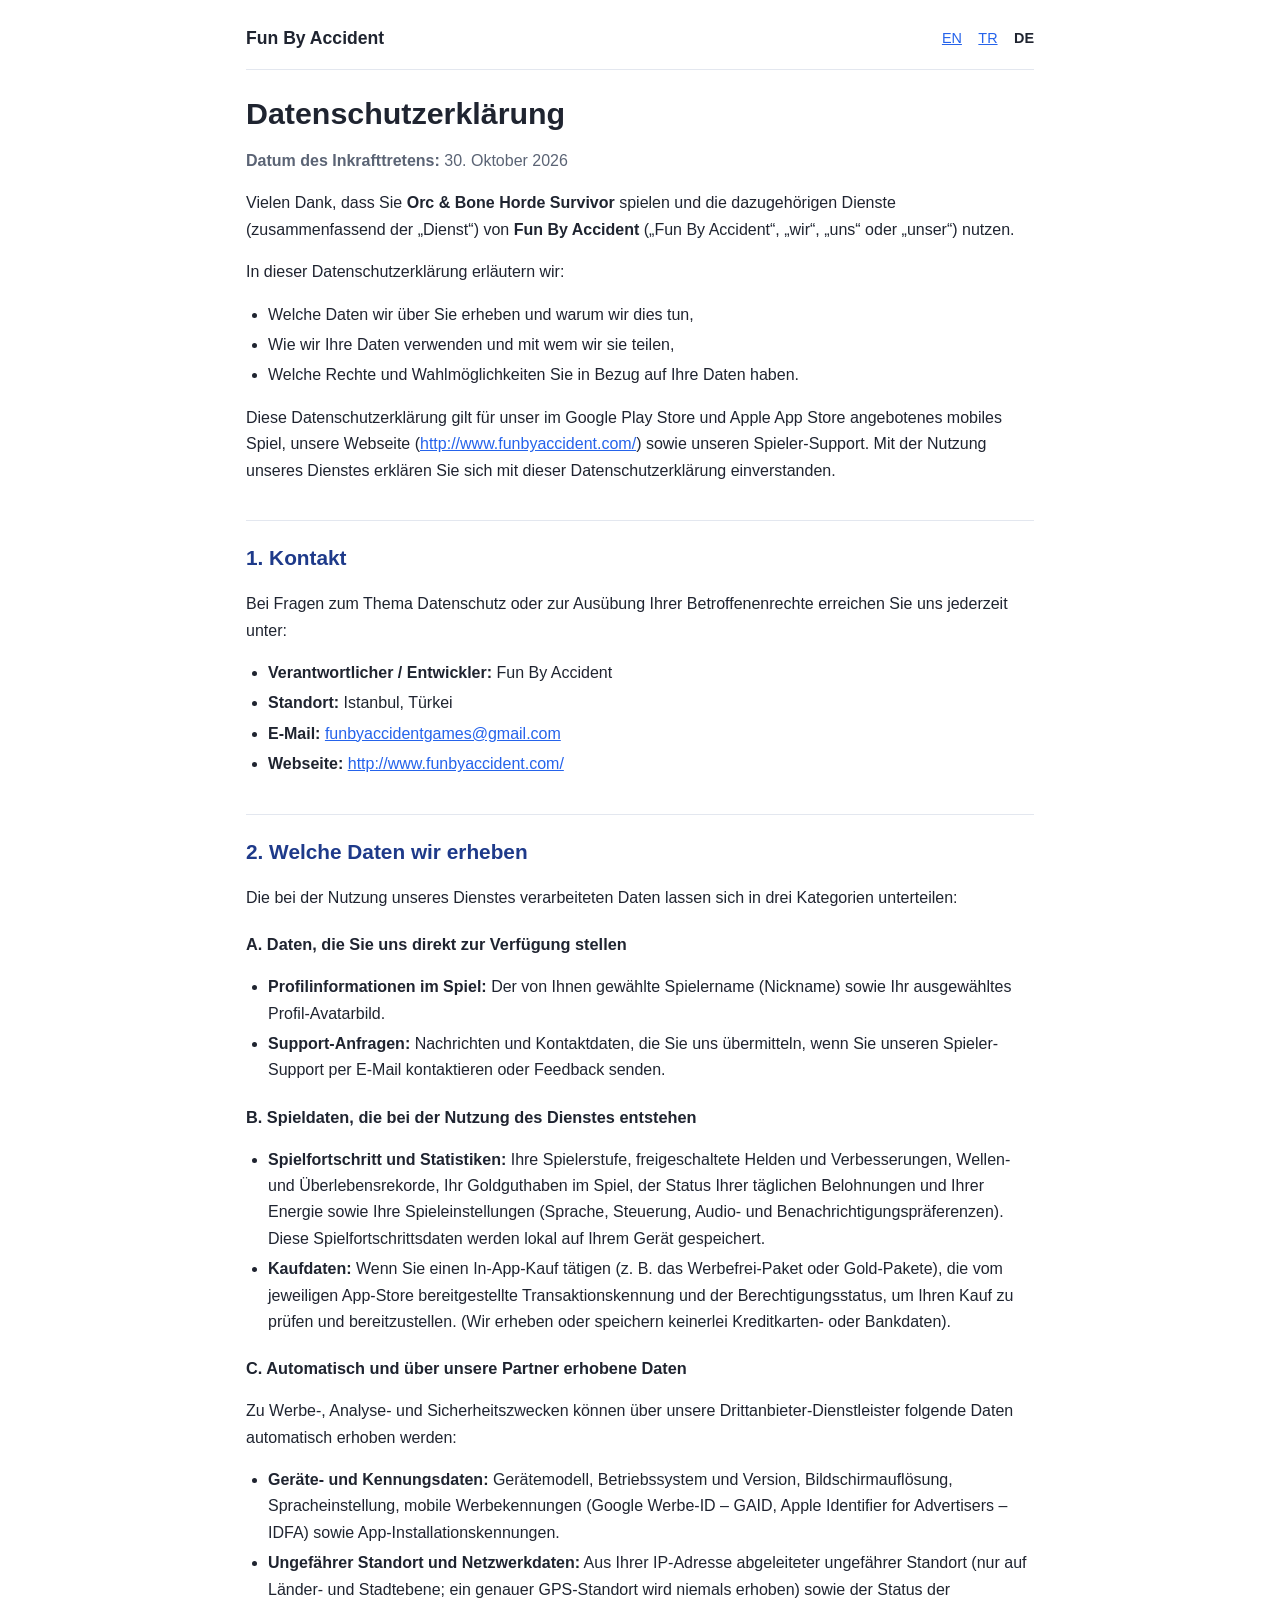
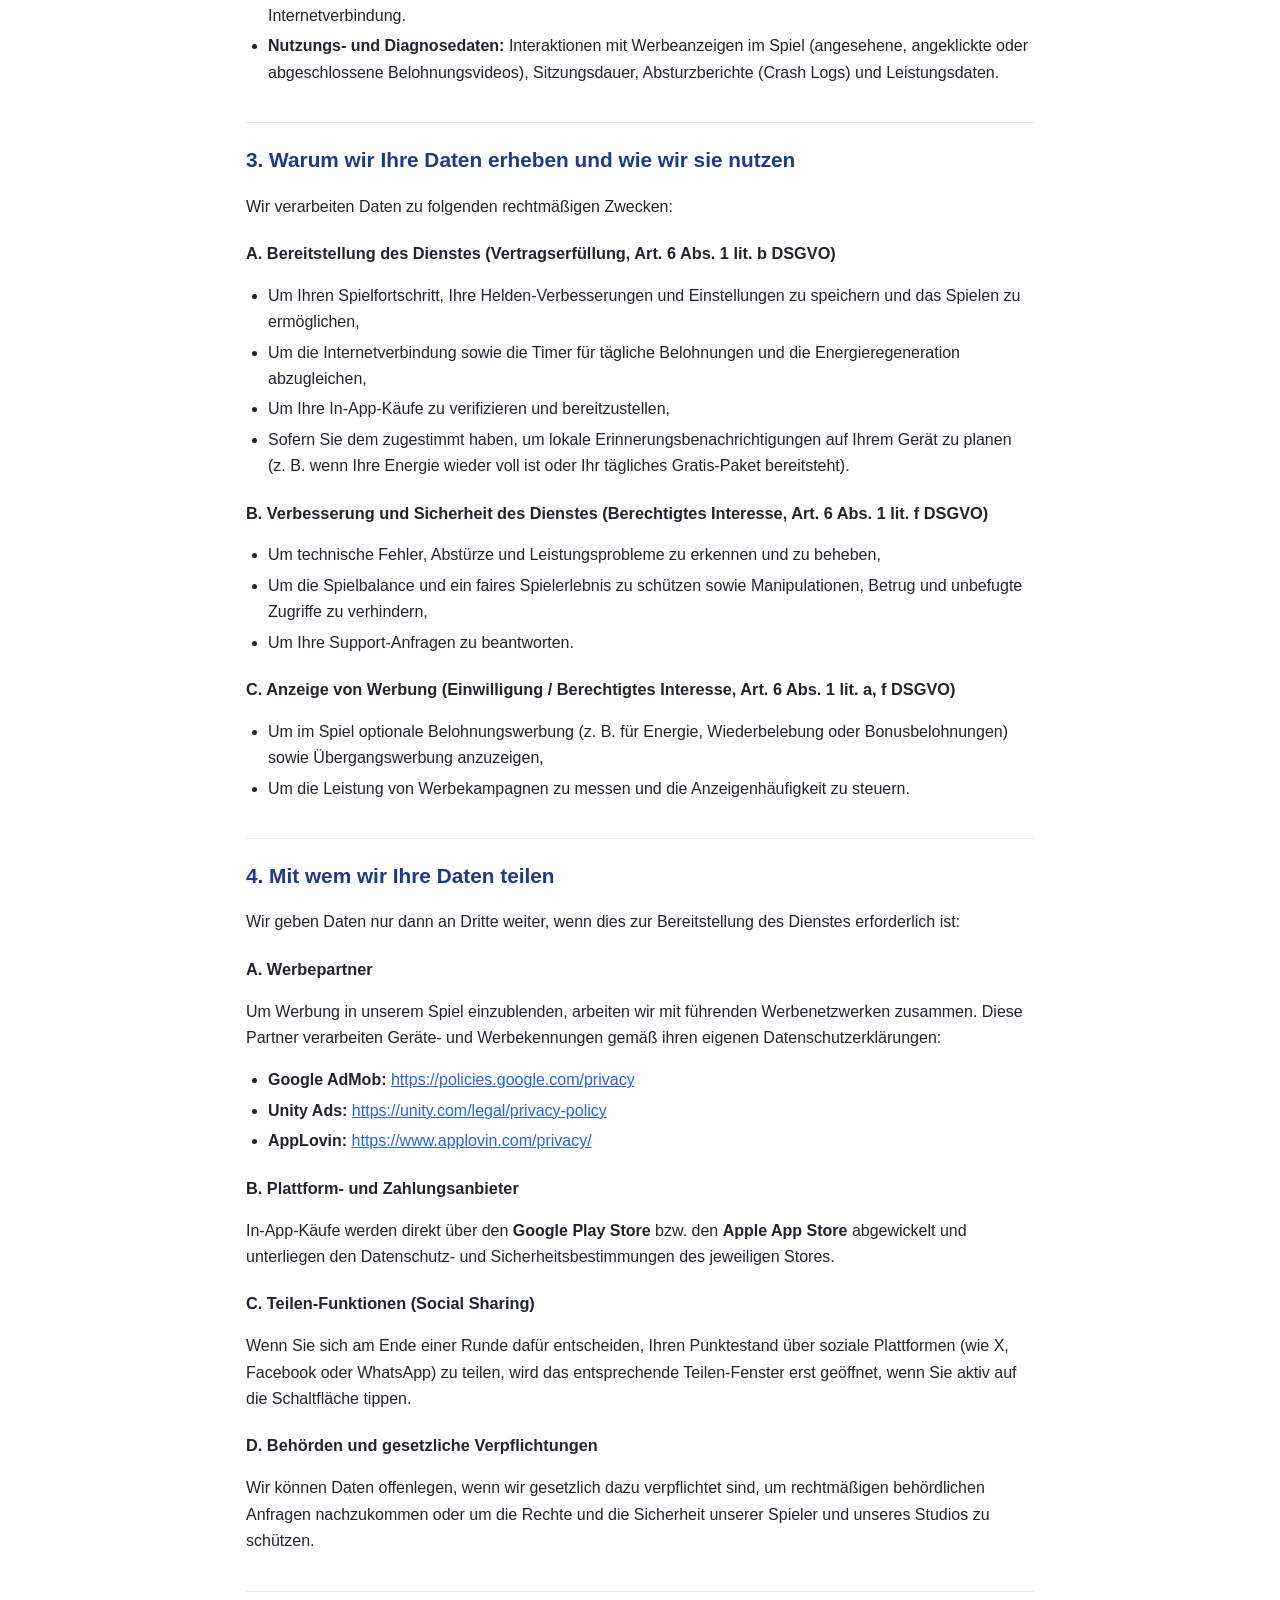
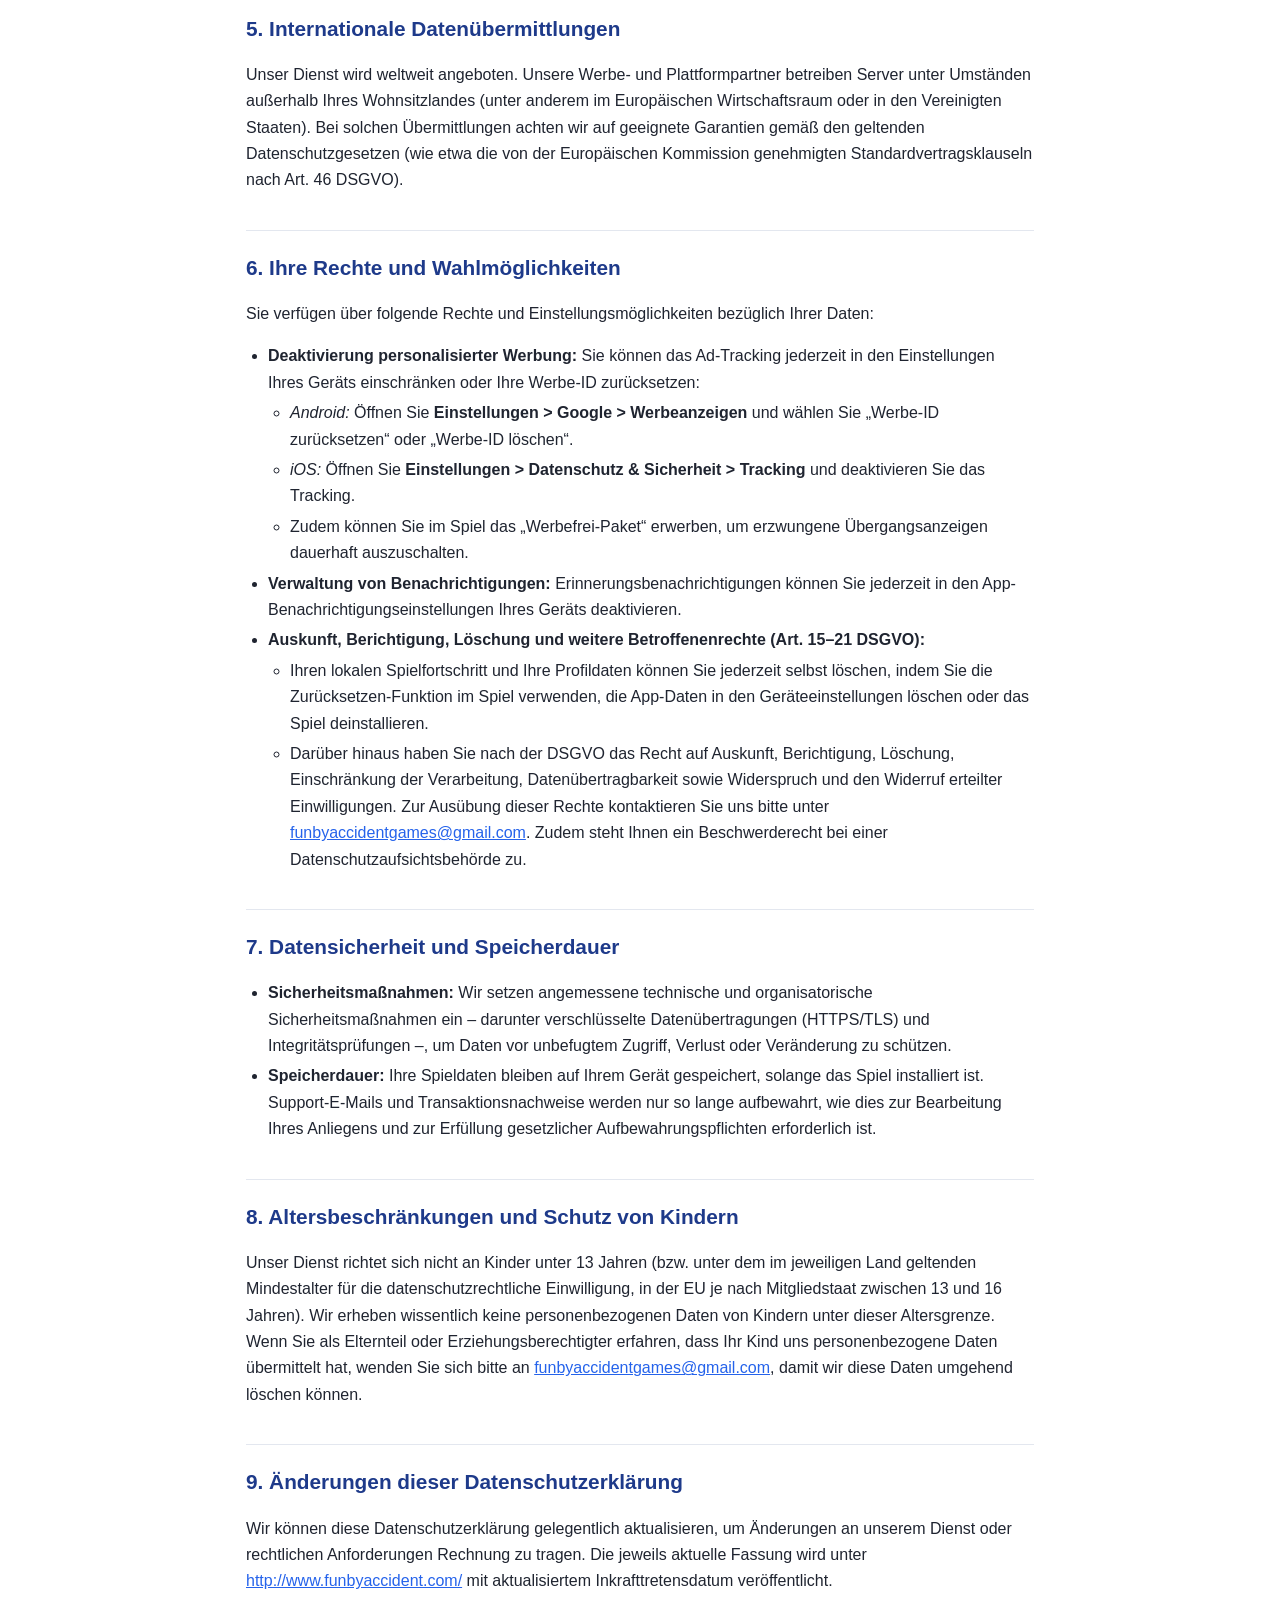
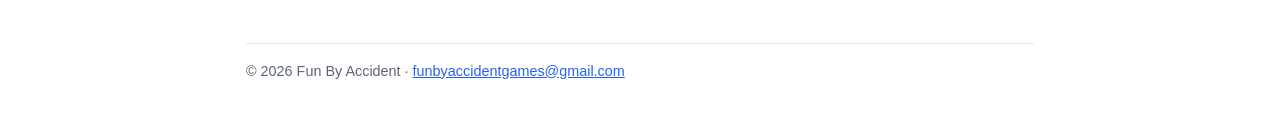
==== datenschutz/index.html @ db025081 "Add files via upload" ====
<!doctype html>
<html lang="de">
<head>
  <meta charset="utf-8">
  <meta name="viewport" content="width=device-width, initial-scale=1">
  <title>Datenschutzerklärung – Fun By Accident</title>
  <meta name="description" content="Datenschutzerklärung für Orc &amp; Bone Horde Survivor von Fun By Accident.">
  <link rel="stylesheet" href="../style.css">
  <link rel="alternate" hreflang="en" href="../privacy-policy/">
  <link rel="alternate" hreflang="tr" href="../gizlilik-politikasi/">
</head>
<body>
  <div class="wrap">
    <header class="site">
      <a class="brand" href="../">Fun By Accident</a>
      <nav class="lang">
        <a href="../privacy-policy/">EN</a>
        <a href="../gizlilik-politikasi/">TR</a>
        <a href="./" aria-current="page">DE</a>
      </nav>
    </header>

    <h1>Datenschutzerklärung</h1>
    <p class="meta"><strong>Datum des Inkrafttretens:</strong> 30. Oktober 2026</p>

    <p>Vielen Dank, dass Sie <strong>Orc &amp; Bone Horde Survivor</strong> spielen und die dazugehörigen Dienste (zusammenfassend der „Dienst“) von <strong>Fun By Accident</strong> („Fun By Accident“, „wir“, „uns“ oder „unser“) nutzen.</p>
    <p>In dieser Datenschutzerklärung erläutern wir:</p>
    <ul>
      <li>Welche Daten wir über Sie erheben und warum wir dies tun,</li>
      <li>Wie wir Ihre Daten verwenden und mit wem wir sie teilen,</li>
      <li>Welche Rechte und Wahlmöglichkeiten Sie in Bezug auf Ihre Daten haben.</li>
    </ul>
    <p>Diese Datenschutzerklärung gilt für unser im Google Play Store und Apple App Store angebotenes mobiles Spiel, unsere Webseite (<a href="http://www.funbyaccident.com/">http://www.funbyaccident.com/</a>) sowie unseren Spieler-Support. Mit der Nutzung unseres Dienstes erklären Sie sich mit dieser Datenschutzerklärung einverstanden.</p>

    <h2>1. Kontakt</h2>
    <p>Bei Fragen zum Thema Datenschutz oder zur Ausübung Ihrer Betroffenenrechte erreichen Sie uns jederzeit unter:</p>
    <ul>
      <li><strong>Verantwortlicher / Entwickler:</strong> Fun By Accident</li>
      <li><strong>Standort:</strong> Istanbul, Türkei</li>
      <li><strong>E-Mail:</strong> <a href="mailto:funbyaccidentgames@gmail.com">funbyaccidentgames@gmail.com</a></li>
      <li><strong>Webseite:</strong> <a href="http://www.funbyaccident.com/">http://www.funbyaccident.com/</a></li>
    </ul>

    <h2>2. Welche Daten wir erheben</h2>
    <p>Die bei der Nutzung unseres Dienstes verarbeiteten Daten lassen sich in drei Kategorien unterteilen:</p>

    <h3>A. Daten, die Sie uns direkt zur Verfügung stellen</h3>
    <ul>
      <li><strong>Profilinformationen im Spiel:</strong> Der von Ihnen gewählte Spielername (Nickname) sowie Ihr ausgewähltes Profil-Avatarbild.</li>
      <li><strong>Support-Anfragen:</strong> Nachrichten und Kontaktdaten, die Sie uns übermitteln, wenn Sie unseren Spieler-Support per E-Mail kontaktieren oder Feedback senden.</li>
    </ul>

    <h3>B. Spieldaten, die bei der Nutzung des Dienstes entstehen</h3>
    <ul>
      <li><strong>Spielfortschritt und Statistiken:</strong> Ihre Spielerstufe, freigeschaltete Helden und Verbesserungen, Wellen- und Überlebensrekorde, Ihr Goldguthaben im Spiel, der Status Ihrer täglichen Belohnungen und Ihrer Energie sowie Ihre Spieleinstellungen (Sprache, Steuerung, Audio- und Benachrichtigungspräferenzen). Diese Spielfortschrittsdaten werden lokal auf Ihrem Gerät gespeichert.</li>
      <li><strong>Kaufdaten:</strong> Wenn Sie einen In-App-Kauf tätigen (z.&nbsp;B. das Werbefrei-Paket oder Gold-Pakete), die vom jeweiligen App-Store bereitgestellte Transaktionskennung und der Berechtigungsstatus, um Ihren Kauf zu prüfen und bereitzustellen. (Wir erheben oder speichern keinerlei Kreditkarten- oder Bankdaten).</li>
    </ul>

    <h3>C. Automatisch und über unsere Partner erhobene Daten</h3>
    <p>Zu Werbe-, Analyse- und Sicherheitszwecken können über unsere Drittanbieter-Dienstleister folgende Daten automatisch erhoben werden:</p>
    <ul>
      <li><strong>Geräte- und Kennungsdaten:</strong> Gerätemodell, Betriebssystem und Version, Bildschirmauflösung, Spracheinstellung, mobile Werbekennungen (Google Werbe-ID – GAID, Apple Identifier for Advertisers – IDFA) sowie App-Installationskennungen.</li>
      <li><strong>Ungefährer Standort und Netzwerkdaten:</strong> Aus Ihrer IP-Adresse abgeleiteter ungefährer Standort (nur auf Länder- und Stadtebene; ein genauer GPS-Standort wird niemals erhoben) sowie der Status der Internetverbindung.</li>
      <li><strong>Nutzungs- und Diagnosedaten:</strong> Interaktionen mit Werbeanzeigen im Spiel (angesehene, angeklickte oder abgeschlossene Belohnungsvideos), Sitzungsdauer, Absturzberichte (Crash Logs) und Leistungsdaten.</li>
    </ul>

    <h2>3. Warum wir Ihre Daten erheben und wie wir sie nutzen</h2>
    <p>Wir verarbeiten Daten zu folgenden rechtmäßigen Zwecken:</p>

    <h3>A. Bereitstellung des Dienstes (Vertragserfüllung, Art. 6 Abs. 1 lit. b DSGVO)</h3>
    <ul>
      <li>Um Ihren Spielfortschritt, Ihre Helden-Verbesserungen und Einstellungen zu speichern und das Spielen zu ermöglichen,</li>
      <li>Um die Internetverbindung sowie die Timer für tägliche Belohnungen und die Energieregeneration abzugleichen,</li>
      <li>Um Ihre In-App-Käufe zu verifizieren und bereitzustellen,</li>
      <li>Sofern Sie dem zugestimmt haben, um lokale Erinnerungsbenachrichtigungen auf Ihrem Gerät zu planen (z.&nbsp;B. wenn Ihre Energie wieder voll ist oder Ihr tägliches Gratis-Paket bereitsteht).</li>
    </ul>

    <h3>B. Verbesserung und Sicherheit des Dienstes (Berechtigtes Interesse, Art. 6 Abs. 1 lit. f DSGVO)</h3>
    <ul>
      <li>Um technische Fehler, Abstürze und Leistungsprobleme zu erkennen und zu beheben,</li>
      <li>Um die Spielbalance und ein faires Spielerlebnis zu schützen sowie Manipulationen, Betrug und unbefugte Zugriffe zu verhindern,</li>
      <li>Um Ihre Support-Anfragen zu beantworten.</li>
    </ul>

    <h3>C. Anzeige von Werbung (Einwilligung / Berechtigtes Interesse, Art. 6 Abs. 1 lit. a, f DSGVO)</h3>
    <ul>
      <li>Um im Spiel optionale Belohnungswerbung (z.&nbsp;B. für Energie, Wiederbelebung oder Bonusbelohnungen) sowie Übergangswerbung anzuzeigen,</li>
      <li>Um die Leistung von Werbekampagnen zu messen und die Anzeigenhäufigkeit zu steuern.</li>
    </ul>

    <h2>4. Mit wem wir Ihre Daten teilen</h2>
    <p>Wir geben Daten nur dann an Dritte weiter, wenn dies zur Bereitstellung des Dienstes erforderlich ist:</p>

    <h3>A. Werbepartner</h3>
    <p>Um Werbung in unserem Spiel einzublenden, arbeiten wir mit führenden Werbenetzwerken zusammen. Diese Partner verarbeiten Geräte- und Werbekennungen gemäß ihren eigenen Datenschutzerklärungen:</p>
    <ul>
      <li><strong>Google AdMob:</strong> <a href="https://policies.google.com/privacy">https://policies.google.com/privacy</a></li>
      <li><strong>Unity Ads:</strong> <a href="https://unity.com/legal/privacy-policy">https://unity.com/legal/privacy-policy</a></li>
      <li><strong>AppLovin:</strong> <a href="https://www.applovin.com/privacy/">https://www.applovin.com/privacy/</a></li>
    </ul>

    <h3>B. Plattform- und Zahlungsanbieter</h3>
    <p>In-App-Käufe werden direkt über den <strong>Google Play Store</strong> bzw. den <strong>Apple App Store</strong> abgewickelt und unterliegen den Datenschutz- und Sicherheitsbestimmungen des jeweiligen Stores.</p>

    <h3>C. Teilen-Funktionen (Social Sharing)</h3>
    <p>Wenn Sie sich am Ende einer Runde dafür entscheiden, Ihren Punktestand über soziale Plattformen (wie X, Facebook oder WhatsApp) zu teilen, wird das entsprechende Teilen-Fenster erst geöffnet, wenn Sie aktiv auf die Schaltfläche tippen.</p>

    <h3>D. Behörden und gesetzliche Verpflichtungen</h3>
    <p>Wir können Daten offenlegen, wenn wir gesetzlich dazu verpflichtet sind, um rechtmäßigen behördlichen Anfragen nachzukommen oder um die Rechte und die Sicherheit unserer Spieler und unseres Studios zu schützen.</p>

    <h2>5. Internationale Datenübermittlungen</h2>
    <p>Unser Dienst wird weltweit angeboten. Unsere Werbe- und Plattformpartner betreiben Server unter Umständen außerhalb Ihres Wohnsitzlandes (unter anderem im Europäischen Wirtschaftsraum oder in den Vereinigten Staaten). Bei solchen Übermittlungen achten wir auf geeignete Garantien gemäß den geltenden Datenschutzgesetzen (wie etwa die von der Europäischen Kommission genehmigten Standardvertragsklauseln nach Art. 46 DSGVO).</p>

    <h2>6. Ihre Rechte und Wahlmöglichkeiten</h2>
    <p>Sie verfügen über folgende Rechte und Einstellungsmöglichkeiten bezüglich Ihrer Daten:</p>
    <ul>
      <li><strong>Deaktivierung personalisierter Werbung:</strong> Sie können das Ad-Tracking jederzeit in den Einstellungen Ihres Geräts einschränken oder Ihre Werbe-ID zurücksetzen:
        <ul>
          <li><em>Android:</em> Öffnen Sie <strong>Einstellungen &gt; Google &gt; Werbeanzeigen</strong> und wählen Sie „Werbe-ID zurücksetzen“ oder „Werbe-ID löschen“.</li>
          <li><em>iOS:</em> Öffnen Sie <strong>Einstellungen &gt; Datenschutz &amp; Sicherheit &gt; Tracking</strong> und deaktivieren Sie das Tracking.</li>
          <li>Zudem können Sie im Spiel das „Werbefrei-Paket“ erwerben, um erzwungene Übergangsanzeigen dauerhaft auszuschalten.</li>
        </ul>
      </li>
      <li><strong>Verwaltung von Benachrichtigungen:</strong> Erinnerungsbenachrichtigungen können Sie jederzeit in den App-Benachrichtigungseinstellungen Ihres Geräts deaktivieren.</li>
      <li><strong>Auskunft, Berichtigung, Löschung und weitere Betroffenenrechte (Art. 15–21 DSGVO):</strong>
        <ul>
          <li>Ihren lokalen Spielfortschritt und Ihre Profildaten können Sie jederzeit selbst löschen, indem Sie die Zurücksetzen-Funktion im Spiel verwenden, die App-Daten in den Geräteeinstellungen löschen oder das Spiel deinstallieren.</li>
          <li>Darüber hinaus haben Sie nach der DSGVO das Recht auf Auskunft, Berichtigung, Löschung, Einschränkung der Verarbeitung, Datenübertragbarkeit sowie Widerspruch und den Widerruf erteilter Einwilligungen. Zur Ausübung dieser Rechte kontaktieren Sie uns bitte unter <a href="mailto:funbyaccidentgames@gmail.com">funbyaccidentgames@gmail.com</a>. Zudem steht Ihnen ein Beschwerderecht bei einer Datenschutzaufsichtsbehörde zu.</li>
        </ul>
      </li>
    </ul>

    <h2>7. Datensicherheit und Speicherdauer</h2>
    <ul>
      <li><strong>Sicherheitsmaßnahmen:</strong> Wir setzen angemessene technische und organisatorische Sicherheitsmaßnahmen ein – darunter verschlüsselte Datenübertragungen (HTTPS/TLS) und Integritätsprüfungen –, um Daten vor unbefugtem Zugriff, Verlust oder Veränderung zu schützen.</li>
      <li><strong>Speicherdauer:</strong> Ihre Spieldaten bleiben auf Ihrem Gerät gespeichert, solange das Spiel installiert ist. Support-E-Mails und Transaktionsnachweise werden nur so lange aufbewahrt, wie dies zur Bearbeitung Ihres Anliegens und zur Erfüllung gesetzlicher Aufbewahrungspflichten erforderlich ist.</li>
    </ul>

    <h2>8. Altersbeschränkungen und Schutz von Kindern</h2>
    <p>Unser Dienst richtet sich nicht an Kinder unter 13 Jahren (bzw. unter dem im jeweiligen Land geltenden Mindestalter für die datenschutzrechtliche Einwilligung, in der EU je nach Mitgliedstaat zwischen 13 und 16 Jahren). Wir erheben wissentlich keine personenbezogenen Daten von Kindern unter dieser Altersgrenze. Wenn Sie als Elternteil oder Erziehungsberechtigter erfahren, dass Ihr Kind uns personenbezogene Daten übermittelt hat, wenden Sie sich bitte an <a href="mailto:funbyaccidentgames@gmail.com">funbyaccidentgames@gmail.com</a>, damit wir diese Daten umgehend löschen können.</p>

    <h2>9. Änderungen dieser Datenschutzerklärung</h2>
    <p>Wir können diese Datenschutzerklärung gelegentlich aktualisieren, um Änderungen an unserem Dienst oder rechtlichen Anforderungen Rechnung zu tragen. Die jeweils aktuelle Fassung wird unter <a href="http://www.funbyaccident.com/">http://www.funbyaccident.com/</a> mit aktualisiertem Inkrafttretensdatum veröffentlicht.</p>

    <footer class="site">© 2026 Fun By Accident · <a href="mailto:funbyaccidentgames@gmail.com">funbyaccidentgames@gmail.com</a></footer>
  </div>
</body>
</html>
---- style.css ----
:root {
  --bg: #ffffff;
  --text: #1f2430;
  --muted: #5b6475;
  --heading: #1e3a8a;
  --link: #2563eb;
  --line: #e3e7ef;
  --card: #f6f8fc;
}
@media (prefers-color-scheme: dark) {
  :root {
    --bg: #12141a;
    --text: #e6e8ee;
    --muted: #9aa3b5;
    --heading: #93b4ff;
    --link: #7aa2ff;
    --line: #2a2f3a;
    --card: #1a1d25;
  }
}

* { box-sizing: border-box; }

body {
  margin: 0;
  background: var(--bg);
  color: var(--text);
  font-family: -apple-system, BlinkMacSystemFont, "Segoe UI", Roboto, "Noto Sans", Arial, sans-serif;
  line-height: 1.65;
  font-size: 16px;
}

.wrap {
  max-width: 820px;
  margin: 0 auto;
  padding: 24px 16px 48px;
}

header.site {
  display: flex;
  flex-wrap: wrap;
  align-items: center;
  justify-content: space-between;
  gap: 8px;
  padding-bottom: 16px;
  border-bottom: 1px solid var(--line);
  margin-bottom: 24px;
}
header.site .brand {
  font-weight: 700;
  color: var(--text);
  text-decoration: none;
  font-size: 1.1rem;
}
nav.lang a {
  margin-left: 12px;
  font-size: 0.9rem;
}
nav.lang a[aria-current="page"] {
  font-weight: 700;
  color: var(--text);
  text-decoration: none;
}

h1 {
  font-size: 1.9rem;
  line-height: 1.25;
  margin: 0 0 8px;
}
h2 {
  color: var(--heading);
  font-size: 1.3rem;
  margin: 36px 0 8px;
  padding-top: 20px;
  border-top: 1px solid var(--line);
}
h3 {
  font-size: 1.02rem;
  margin: 20px 0 6px;
}
ul { padding-left: 22px; }
li { margin: 4px 0; }
a { color: var(--link); overflow-wrap: anywhere; }

.meta { color: var(--muted); }

.card {
  background: var(--card);
  border: 1px solid var(--line);
  border-radius: 10px;
  padding: 16px 20px;
  margin: 16px 0;
}
.card ul { margin: 8px 0 0; }

footer.site {
  margin-top: 48px;
  padding-top: 16px;
  border-top: 1px solid var(--line);
  color: var(--muted);
  font-size: 0.9rem;
}
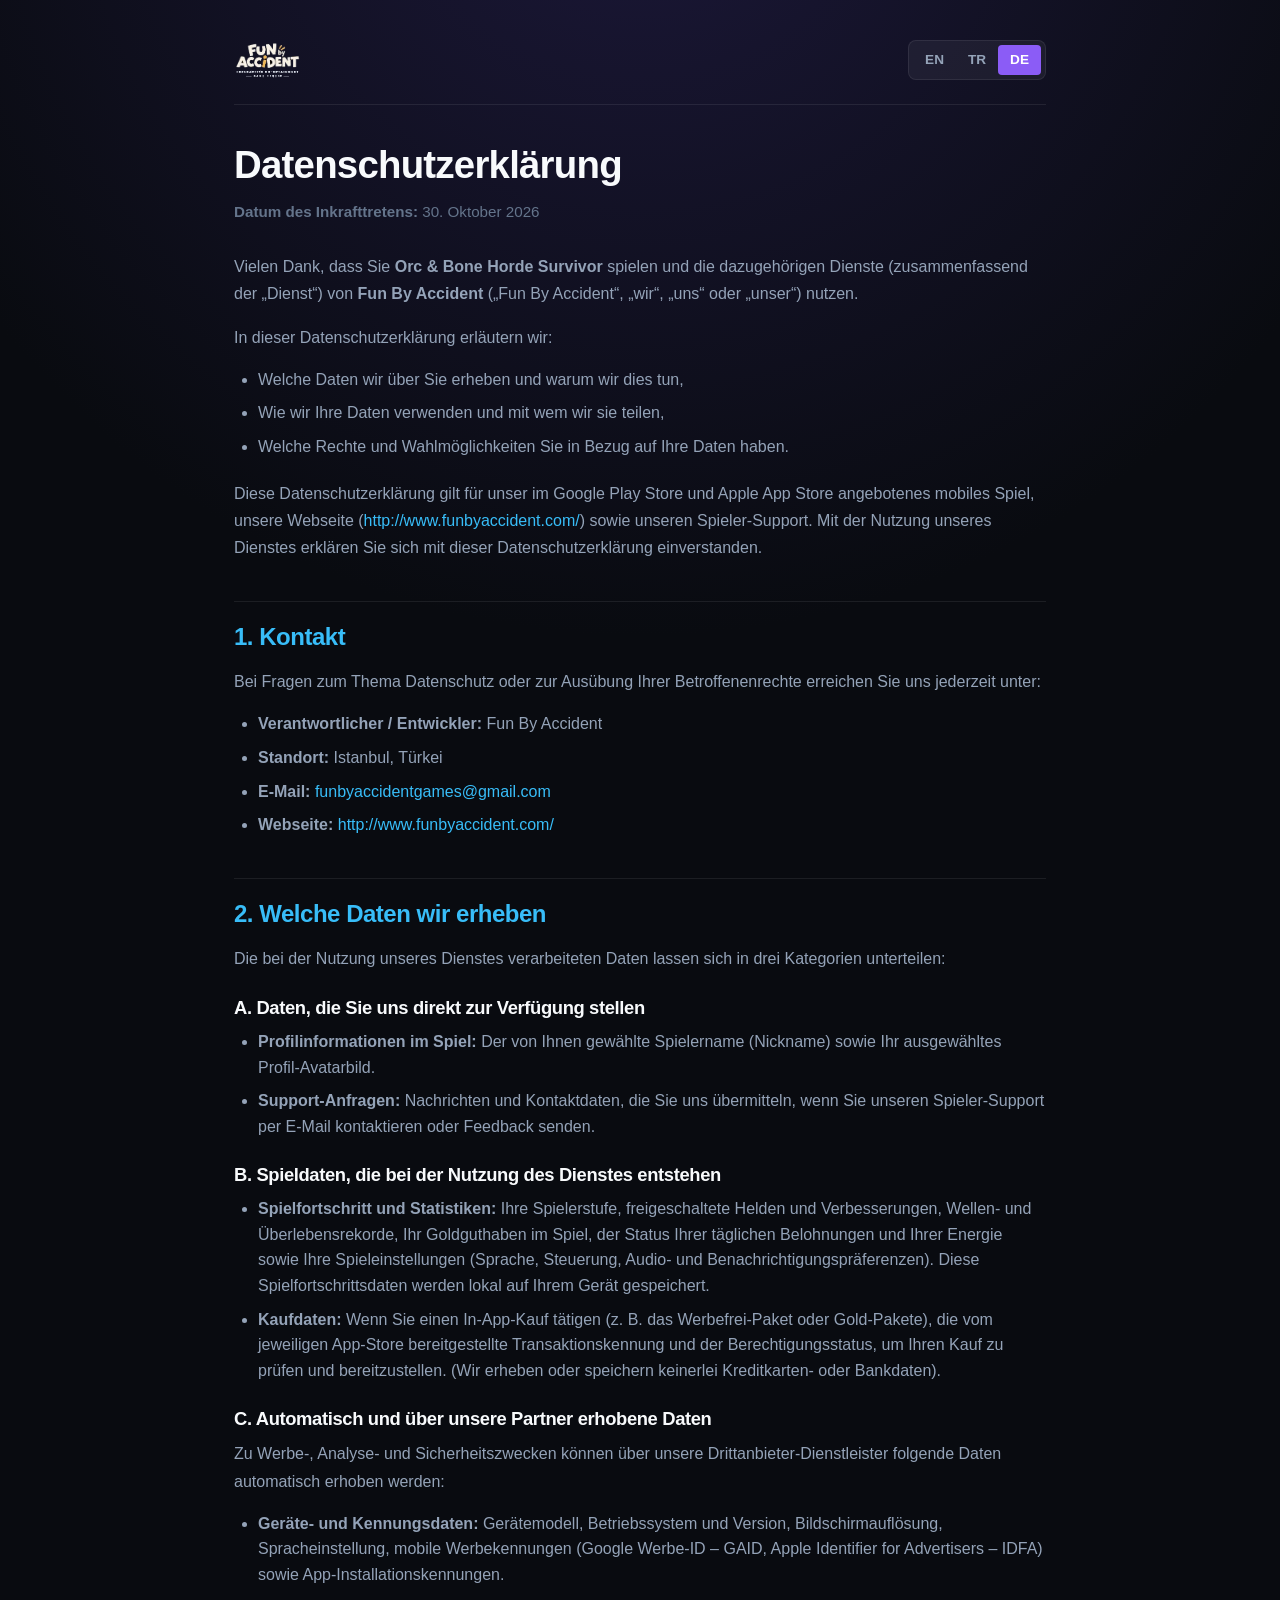
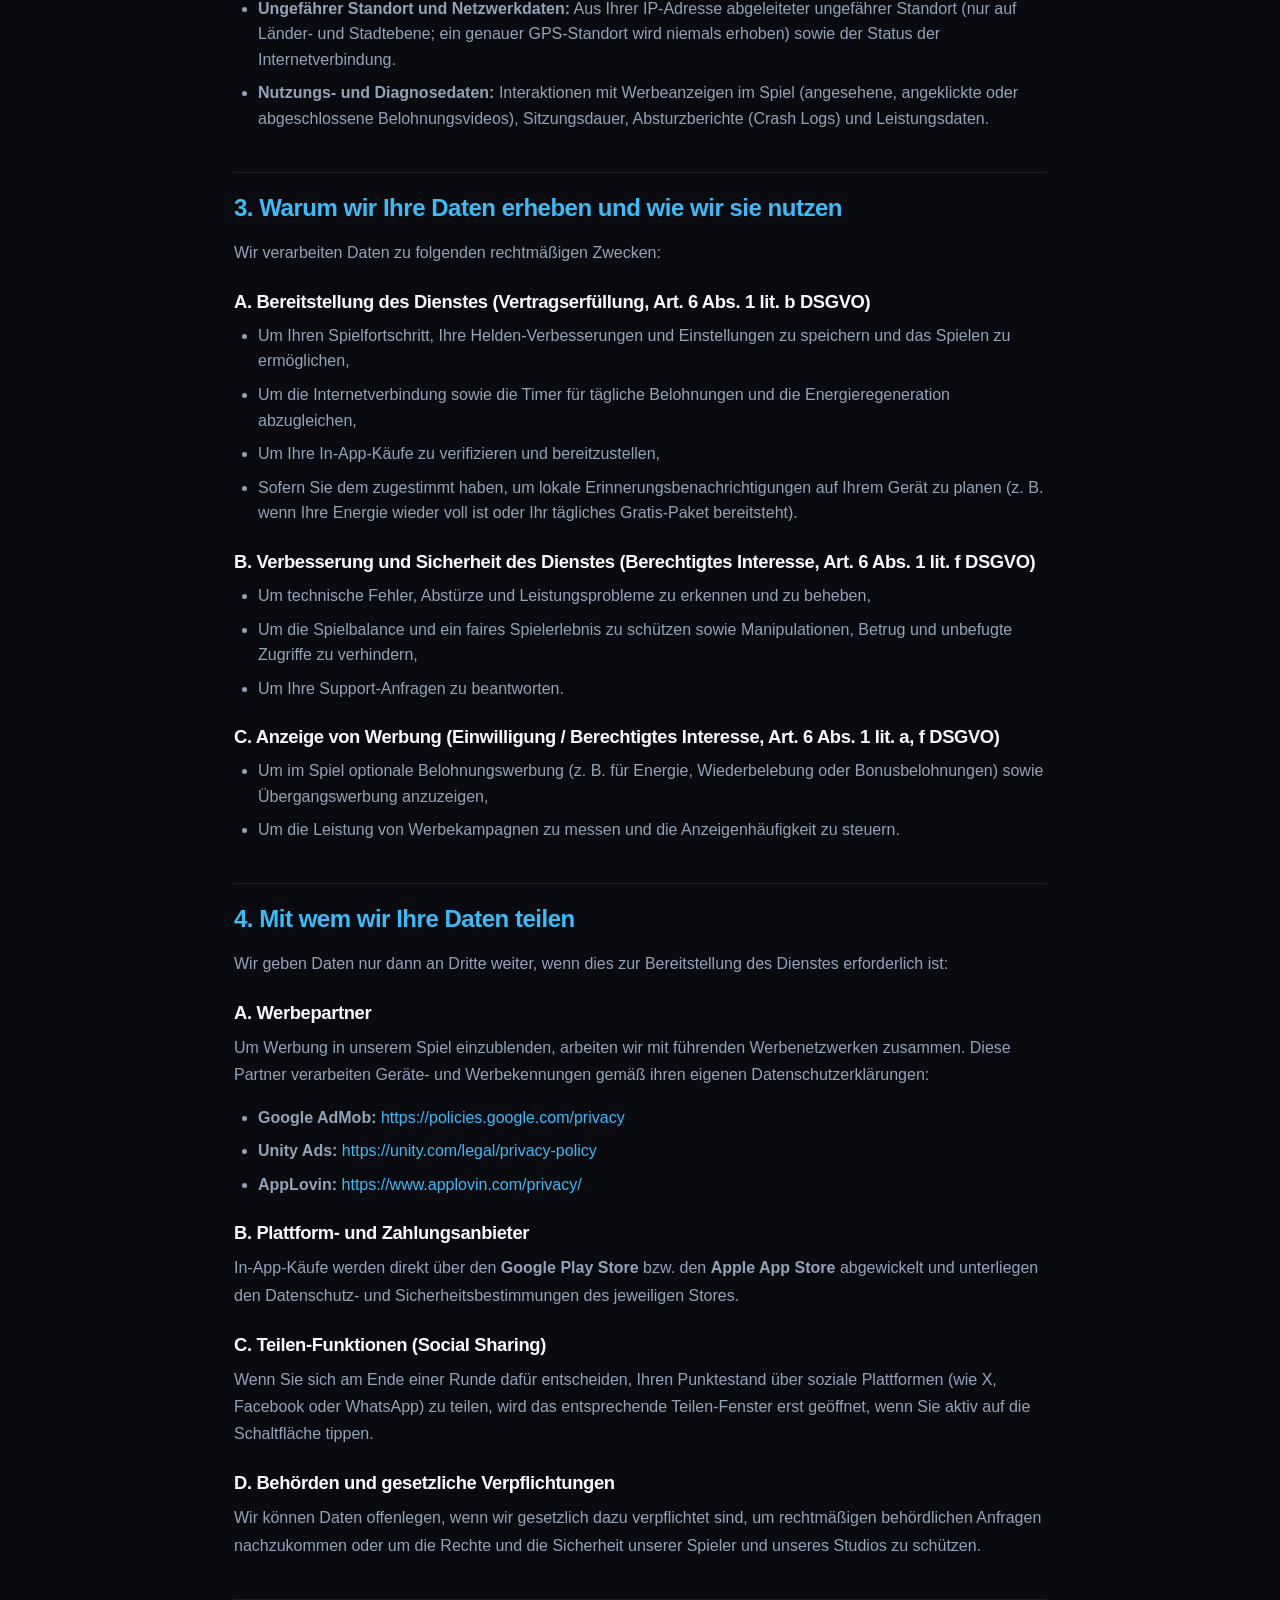
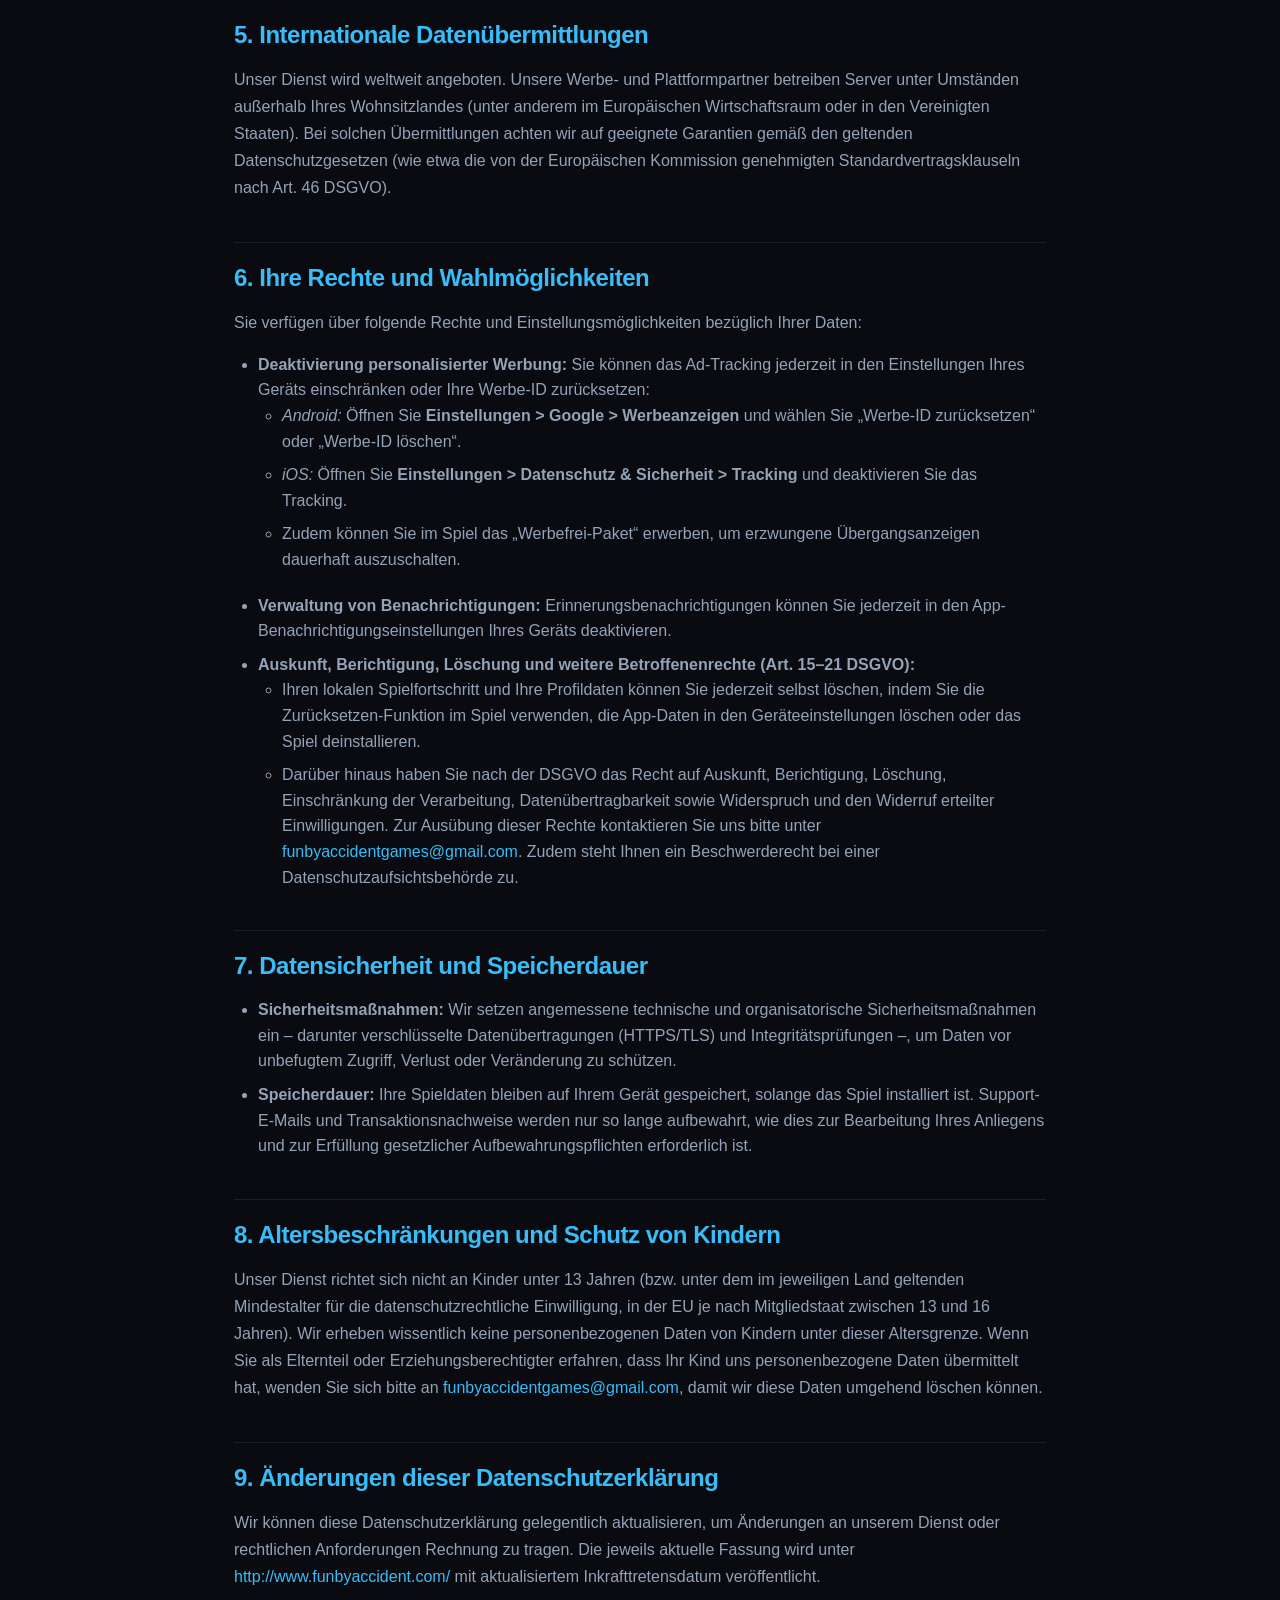
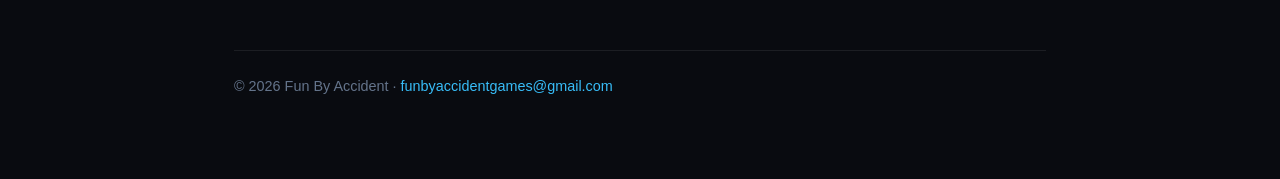
==== commit 5c404e58: "Add official studio logo, favicon, and brand assets to all pages" ====
--- a/datenschutz/index.html
+++ b/datenschutz/index.html
@@ -5,6 +5,7 @@
   <meta name="viewport" content="width=device-width, initial-scale=1">
   <title>Datenschutzerklärung – Fun By Accident</title>
   <meta name="description" content="Datenschutzerklärung für Orc &amp; Bone Horde Survivor von Fun By Accident.">
+  <link rel="icon" type="image/png" href="../assets/favicon.png">
   <link rel="stylesheet" href="../style.css">
   <link rel="alternate" hreflang="en" href="../privacy-policy/">
   <link rel="alternate" hreflang="tr" href="../gizlilik-politikasi/">
@@ -12,7 +13,9 @@
 <body>
   <div class="wrap">
     <header class="site">
-      <a class="brand" href="../">Fun By Accident</a>
+      <a class="brand" href="../">
+        <img src="../assets/logo.png" alt="Fun By Accident" style="height: 38px; width: auto; vertical-align: middle;">
+      </a>
       <nav class="lang">
         <a href="../privacy-policy/">EN</a>
         <a href="../gizlilik-politikasi/">TR</a>
--- a/style.css
+++ b/style.css
@@ -1,39 +1,1092 @@
+/* ==========================================================================
+   Fun By Accident - Game Studio Modern Theme
+   ========================================================================== */
+
 :root {
-  --bg: #ffffff;
-  --text: #1f2430;
-  --muted: #5b6475;
-  --heading: #1e3a8a;
-  --link: #2563eb;
-  --line: #e3e7ef;
-  --card: #f6f8fc;
-}
-@media (prefers-color-scheme: dark) {
-  :root {
-    --bg: #12141a;
-    --text: #e6e8ee;
-    --muted: #9aa3b5;
-    --heading: #93b4ff;
-    --link: #7aa2ff;
-    --line: #2a2f3a;
-    --card: #1a1d25;
-  }
-}
-
-* { box-sizing: border-box; }
+  --bg-main: #090b10;
+  --bg-card: rgba(16, 20, 31, 0.75);
+  --bg-card-hover: rgba(24, 30, 48, 0.9);
+  --bg-surface: #121622;
+  --bg-glass: rgba(18, 24, 38, 0.65);
+  
+  --border-subtle: rgba(255, 255, 255, 0.08);
+  --border-glow: rgba(139, 92, 246, 0.35);
+  --border-cyan: rgba(6, 182, 212, 0.35);
+
+  --accent-purple: #8b5cf6;
+  --accent-purple-light: #a78bfa;
+  --accent-cyan: #06b6d4;
+  --accent-cyan-light: #38bdf8;
+  --accent-orange: #f97316;
+  --accent-green: #10b981;
+  --accent-yellow: #eab308;
+
+  --text-main: #f8fafc;
+  --text-muted: #94a3b8;
+  --text-dim: #64748b;
+
+  --gradient-brand: linear-gradient(135deg, #8b5cf6 0%, #06b6d4 100%);
+  --gradient-fire: linear-gradient(135deg, #f97316 0%, #ef4444 100%);
+  --gradient-dark: linear-gradient(180deg, rgba(16, 20, 31, 0.8) 0%, rgba(9, 11, 16, 0.95) 100%);
+  
+  --shadow-glow: 0 0 35px -5px rgba(139, 92, 246, 0.25);
+  --shadow-card: 0 10px 30px -10px rgba(0, 0, 0, 0.5);
+
+  --radius-sm: 8px;
+  --radius-md: 14px;
+  --radius-lg: 20px;
+  --radius-full: 9999px;
+
+  --font-sans: -apple-system, BlinkMacSystemFont, "Segoe UI", Roboto, "Helvetica Neue", Arial, sans-serif;
+  --font-mono: ui-monospace, SFMono-Regular, Menlo, Monaco, Consolas, monospace;
+}
+
+/* Base & Reset */
+*, *::before, *::after {
+  box-sizing: border-box;
+  margin: 0;
+  padding: 0;
+}
+
+html {
+  scroll-behavior: smooth;
+  color-scheme: dark;
+}
 
 body {
-  margin: 0;
-  background: var(--bg);
-  color: var(--text);
-  font-family: -apple-system, BlinkMacSystemFont, "Segoe UI", Roboto, "Noto Sans", Arial, sans-serif;
+  background-color: var(--bg-main);
+  background-image: radial-gradient(circle at 50% -20%, #1c183a 0%, #090b10 65%);
+  background-attachment: fixed;
+  color: var(--text-main);
+  font-family: var(--font-sans);
   line-height: 1.65;
   font-size: 16px;
-}
-
+  overflow-x: hidden;
+  position: relative;
+  min-height: 100vh;
+  -webkit-font-smoothing: antialiased;
+}
+
+/* Ambient Canvas & Glow Background */
+#ambient-canvas {
+  position: fixed;
+  top: 0;
+  left: 0;
+  width: 100vw;
+  height: 100vh;
+  pointer-events: none;
+  z-index: 0;
+  opacity: 0.6;
+}
+
+.ambient-glow {
+  position: fixed;
+  width: 600px;
+  height: 600px;
+  border-radius: 50%;
+  filter: blur(140px);
+  pointer-events: none;
+  z-index: 0;
+  opacity: 0.18;
+}
+
+.ambient-glow-1 {
+  top: -150px;
+  left: -100px;
+  background: var(--accent-purple);
+}
+
+.ambient-glow-2 {
+  top: 40%;
+  right: -200px;
+  background: var(--accent-cyan);
+}
+
+.ambient-glow-3 {
+  bottom: -100px;
+  left: 20%;
+  background: var(--accent-purple);
+}
+
+/* Grid overlay reminiscent of game engine viewports */
+.grid-overlay {
+  position: fixed;
+  top: 0;
+  left: 0;
+  width: 100vw;
+  height: 100vh;
+  background-image: 
+    linear-gradient(to right, rgba(255, 255, 255, 0.02) 1px, transparent 1px),
+    linear-gradient(to bottom, rgba(255, 255, 255, 0.02) 1px, transparent 1px);
+  background-size: 48px 48px;
+  pointer-events: none;
+  z-index: 0;
+  mask-image: radial-gradient(circle at 50% 50%, black 40%, transparent 90%);
+  -webkit-mask-image: radial-gradient(circle at 50% 50%, black 40%, transparent 90%);
+}
+
+/* Typography & Links */
+a {
+  color: var(--accent-cyan-light);
+  text-decoration: none;
+  transition: all 0.2s ease;
+}
+
+a:hover {
+  color: var(--text-main);
+  text-shadow: 0 0 8px rgba(56, 189, 248, 0.4);
+}
+
+h1, h2, h3, h4 {
+  color: var(--text-main);
+  font-weight: 700;
+  letter-spacing: -0.02em;
+  line-height: 1.25;
+}
+
+/* Container */
+.container {
+  width: 100%;
+  max-width: 1180px;
+  margin: 0 auto;
+  padding: 0 24px;
+  position: relative;
+  z-index: 1;
+}
+
+/* ==========================================================================
+   Header & Navigation
+   ========================================================================== */
+.site-nav {
+  position: sticky;
+  top: 0;
+  width: 100%;
+  z-index: 100;
+  background: rgba(9, 11, 16, 0.8);
+  backdrop-filter: blur(16px);
+  -webkit-backdrop-filter: blur(16px);
+  border-bottom: 1px solid var(--border-subtle);
+  transition: all 0.3s ease;
+}
+
+.site-nav-inner {
+  display: flex;
+  align-items: center;
+  justify-content: space-between;
+  height: 72px;
+}
+
+.brand-link {
+  display: inline-flex;
+  align-items: center;
+  gap: 12px;
+  text-decoration: none;
+}
+
+.brand-logo-img {
+  height: 52px;
+  width: auto;
+  display: block;
+  object-fit: contain;
+  transition: transform 0.25s ease, filter 0.25s ease;
+  filter: drop-shadow(0 2px 10px rgba(0, 0, 0, 0.4));
+}
+
+.brand-link:hover .brand-logo-img {
+  transform: scale(1.04);
+  filter: drop-shadow(0 0 16px rgba(245, 158, 11, 0.4));
+}
+
+.footer-logo-img {
+  height: 44px;
+}
+
+.nav-links {
+  display: flex;
+  align-items: center;
+  gap: 28px;
+  list-style: none;
+}
+
+.nav-links a {
+  color: var(--text-muted);
+  font-size: 0.95rem;
+  font-weight: 500;
+  position: relative;
+  padding: 6px 0;
+}
+
+.nav-links a:hover,
+.nav-links a.active {
+  color: var(--text-main);
+}
+
+.nav-links a::after {
+  content: "";
+  position: absolute;
+  bottom: 0;
+  left: 0;
+  width: 0;
+  height: 2px;
+  background: var(--gradient-brand);
+  transition: width 0.25s ease;
+  border-radius: 2px;
+}
+
+.nav-links a:hover::after,
+.nav-links a.active::after {
+  width: 100%;
+}
+
+.nav-cta {
+  display: flex;
+  align-items: center;
+  gap: 12px;
+}
+
+.mobile-menu-btn {
+  display: none;
+  background: transparent;
+  border: 1px solid var(--border-subtle);
+  border-radius: var(--radius-sm);
+  color: var(--text-main);
+  padding: 8px;
+  cursor: pointer;
+}
+
+/* ==========================================================================
+   Buttons
+   ========================================================================== */
+.btn {
+  display: inline-flex;
+  align-items: center;
+  justify-content: center;
+  gap: 10px;
+  padding: 12px 24px;
+  font-size: 0.95rem;
+  font-weight: 600;
+  border-radius: var(--radius-md);
+  border: 1px solid transparent;
+  cursor: pointer;
+  transition: all 0.25s ease;
+  text-decoration: none;
+  white-space: nowrap;
+}
+
+.btn-primary {
+  background: var(--gradient-brand);
+  color: #ffffff;
+  box-shadow: 0 4px 20px rgba(139, 92, 246, 0.35);
+}
+
+.btn-primary:hover {
+  transform: translateY(-2px);
+  box-shadow: 0 8px 30px rgba(139, 92, 246, 0.55);
+  color: #ffffff;
+  text-shadow: none;
+}
+
+.btn-secondary {
+  background: rgba(255, 255, 255, 0.05);
+  border: 1px solid var(--border-subtle);
+  color: var(--text-main);
+  backdrop-filter: blur(8px);
+}
+
+.btn-secondary:hover {
+  background: rgba(255, 255, 255, 0.1);
+  border-color: rgba(255, 255, 255, 0.25);
+  transform: translateY(-2px);
+  color: #ffffff;
+  text-shadow: none;
+}
+
+.btn-sm {
+  padding: 8px 16px;
+  font-size: 0.85rem;
+  border-radius: var(--radius-sm);
+}
+
+.btn-store {
+  background: #141824;
+  border: 1px solid rgba(255, 255, 255, 0.12);
+  color: var(--text-main);
+  padding: 10px 18px;
+  border-radius: var(--radius-md);
+  display: inline-flex;
+  align-items: center;
+  gap: 12px;
+  transition: all 0.25s ease;
+}
+
+.btn-store:hover {
+  border-color: var(--accent-cyan);
+  background: #1a2032;
+  box-shadow: 0 4px 20px rgba(6, 182, 212, 0.2);
+  transform: translateY(-2px);
+  color: #ffffff;
+  text-shadow: none;
+}
+
+.btn-store svg {
+  width: 24px;
+  height: 24px;
+  flex-shrink: 0;
+}
+
+.btn-store .btn-text-group {
+  display: flex;
+  flex-direction: column;
+  text-align: left;
+  line-height: 1.15;
+}
+
+.btn-store .btn-sub {
+  font-size: 0.7rem;
+  color: var(--text-muted);
+  text-transform: uppercase;
+  letter-spacing: 0.05em;
+}
+
+.btn-store .btn-main {
+  font-size: 0.95rem;
+  font-weight: 700;
+  color: var(--text-main);
+}
+
+/* ==========================================================================
+   Hero Section
+   ========================================================================== */
+.hero-section {
+  padding: 90px 0 70px;
+  position: relative;
+  text-align: center;
+}
+
+.badge-pill {
+  display: inline-flex;
+  align-items: center;
+  gap: 8px;
+  padding: 6px 16px;
+  border-radius: var(--radius-full);
+  background: rgba(139, 92, 246, 0.12);
+  border: 1px solid rgba(139, 92, 246, 0.3);
+  font-size: 0.85rem;
+  font-weight: 600;
+  color: var(--accent-purple-light);
+  margin-bottom: 24px;
+  letter-spacing: 0.02em;
+}
+
+.badge-pulse-dot {
+  width: 8px;
+  height: 8px;
+  border-radius: 50%;
+  background: var(--accent-green);
+  box-shadow: 0 0 10px var(--accent-green);
+  animation: pulseDot 2s infinite ease-in-out;
+}
+
+@keyframes pulseDot {
+  0%, 100% { opacity: 1; transform: scale(1); }
+  50% { opacity: 0.4; transform: scale(0.8); }
+}
+
+.hero-title {
+  font-size: clamp(2.4rem, 5vw, 4.2rem);
+  font-weight: 800;
+  line-height: 1.15;
+  margin-bottom: 24px;
+  max-width: 950px;
+  margin-left: auto;
+  margin-right: auto;
+  letter-spacing: -0.03em;
+}
+
+.gradient-text {
+  background: linear-gradient(135deg, #a78bfa 0%, #38bdf8 50%, #f472b6 100%);
+  -webkit-background-clip: text;
+  -webkit-text-fill-color: transparent;
+}
+
+.hero-description {
+  font-size: clamp(1.05rem, 2vw, 1.25rem);
+  color: var(--text-muted);
+  max-width: 680px;
+  margin: 0 auto 36px;
+  line-height: 1.6;
+}
+
+.hero-actions {
+  display: flex;
+  align-items: center;
+  justify-content: center;
+  gap: 16px;
+  flex-wrap: wrap;
+  margin-bottom: 50px;
+}
+
+/* Feature stats strip */
+.stats-strip {
+  display: grid;
+  grid-template-columns: repeat(4, 1fr);
+  gap: 16px;
+  max-width: 880px;
+  margin: 0 auto;
+  padding: 20px 24px;
+  background: var(--bg-card);
+  border: 1px solid var(--border-subtle);
+  border-radius: var(--radius-lg);
+  backdrop-filter: blur(12px);
+  -webkit-backdrop-filter: blur(12px);
+}
+
+.stat-item {
+  display: flex;
+  flex-direction: column;
+  align-items: center;
+  text-align: center;
+  position: relative;
+}
+
+.stat-item:not(:last-child)::after {
+  content: "";
+  position: absolute;
+  right: -8px;
+  top: 15%;
+  height: 70%;
+  width: 1px;
+  background: var(--border-subtle);
+}
+
+.stat-value {
+  font-size: 1.4rem;
+  font-weight: 800;
+  color: var(--text-main);
+  display: flex;
+  align-items: center;
+  gap: 6px;
+}
+
+.stat-label {
+  font-size: 0.8rem;
+  color: var(--text-dim);
+  text-transform: uppercase;
+  letter-spacing: 0.05em;
+  margin-top: 2px;
+}
+
+/* ==========================================================================
+   Section Headers
+   ========================================================================== */
+.section-wrapper {
+  padding: 80px 0;
+  position: relative;
+}
+
+.section-header {
+  text-align: center;
+  margin-bottom: 48px;
+}
+
+.section-tag {
+  display: inline-block;
+  font-size: 0.8rem;
+  font-weight: 700;
+  text-transform: uppercase;
+  letter-spacing: 0.12em;
+  color: var(--accent-cyan);
+  margin-bottom: 8px;
+}
+
+.section-title {
+  font-size: clamp(2rem, 3.5vw, 2.75rem);
+  font-weight: 800;
+  margin-bottom: 12px;
+}
+
+.section-subtitle {
+  font-size: 1.1rem;
+  color: var(--text-muted);
+  max-width: 600px;
+  margin: 0 auto;
+}
+
+/* ==========================================================================
+   Games Showcase Section
+   ========================================================================== */
+.filter-tabs {
+  display: flex;
+  align-items: center;
+  justify-content: center;
+  gap: 8px;
+  margin-bottom: 36px;
+  flex-wrap: wrap;
+}
+
+.filter-tab {
+  background: rgba(255, 255, 255, 0.04);
+  border: 1px solid var(--border-subtle);
+  color: var(--text-muted);
+  padding: 8px 18px;
+  border-radius: var(--radius-full);
+  font-size: 0.9rem;
+  font-weight: 600;
+  cursor: pointer;
+  transition: all 0.2s ease;
+}
+
+.filter-tab:hover,
+.filter-tab.active {
+  background: var(--accent-purple);
+  color: #ffffff;
+  border-color: var(--accent-purple);
+  box-shadow: 0 0 15px rgba(139, 92, 246, 0.35);
+}
+
+/* Featured Game Card (Flagship) */
+.featured-game-card {
+  background: var(--bg-card);
+  border: 1px solid var(--border-subtle);
+  border-radius: var(--radius-lg);
+  overflow: hidden;
+  margin-bottom: 32px;
+  position: relative;
+  transition: transform 0.3s ease, border-color 0.3s ease, box-shadow 0.3s ease;
+  backdrop-filter: blur(12px);
+  -webkit-backdrop-filter: blur(12px);
+  display: grid;
+  grid-template-columns: 1fr 1.15fr;
+  box-shadow: var(--shadow-card);
+}
+
+.featured-game-card:hover {
+  border-color: var(--border-glow);
+  box-shadow: var(--shadow-glow), var(--shadow-card);
+  transform: translateY(-4px);
+}
+
+.game-art-side {
+  position: relative;
+  min-height: 380px;
+  background: linear-gradient(135deg, #1b1236 0%, #0d1527 100%);
+  overflow: hidden;
+  display: flex;
+  align-items: center;
+  justify-content: center;
+}
+
+.game-art-bg-pattern {
+  position: absolute;
+  inset: 0;
+  opacity: 0.25;
+  background-image: 
+    radial-gradient(circle at 20% 30%, rgba(139, 92, 246, 0.6) 0%, transparent 60%),
+    radial-gradient(circle at 80% 70%, rgba(6, 182, 212, 0.5) 0%, transparent 60%);
+}
+
+.game-art-badge-top {
+  position: absolute;
+  top: 18px;
+  left: 18px;
+  background: rgba(16, 185, 129, 0.18);
+  border: 1px solid rgba(16, 185, 129, 0.4);
+  color: #34d399;
+  font-size: 0.75rem;
+  font-weight: 700;
+  padding: 5px 12px;
+  border-radius: var(--radius-full);
+  display: inline-flex;
+  align-items: center;
+  gap: 6px;
+  z-index: 2;
+  text-transform: uppercase;
+  letter-spacing: 0.05em;
+}
+
+.game-art-visual {
+  z-index: 1;
+  text-align: center;
+  padding: 30px;
+}
+
+.game-icon-img {
+  width: 140px;
+  height: 140px;
+  border-radius: 28px;
+  object-fit: cover;
+  box-shadow: 0 12px 32px rgba(0, 0, 0, 0.6);
+  border: 2px solid rgba(255, 255, 255, 0.18);
+  transition: transform 0.3s cubic-bezier(0.16, 1, 0.3, 1);
+  display: block;
+  margin: 0 auto 16px;
+}
+
+.featured-game-card:hover .game-icon-img {
+  transform: scale(1.05) translateY(-2px);
+}
+
+.card-theme-cozy {
+  border-color: rgba(245, 158, 11, 0.25);
+}
+
+.card-theme-cozy:hover {
+  border-color: rgba(245, 158, 11, 0.55);
+  box-shadow: 0 0 35px -5px rgba(245, 158, 11, 0.25), var(--shadow-card);
+}
+
+.game-art-cozy {
+  background: linear-gradient(135deg, #2e1a0e 0%, #111422 100%) !important;
+}
+
+.game-art-cozy-pattern {
+  position: absolute;
+  inset: 0;
+  opacity: 0.35;
+  background-image: 
+    radial-gradient(circle at 30% 30%, rgba(245, 158, 11, 0.6) 0%, transparent 60%),
+    radial-gradient(circle at 80% 80%, rgba(249, 115, 22, 0.45) 0%, transparent 60%) !important;
+}
+
+.badge-cozy {
+  background: rgba(245, 158, 11, 0.18) !important;
+  border-color: rgba(245, 158, 11, 0.4) !important;
+  color: #fbbf24 !important;
+}
+
+.game-icon-large {
+  width: 110px;
+  height: 110px;
+  margin: 0 auto 16px;
+  border-radius: 24px;
+  background: linear-gradient(135deg, #2e1065, #4c1d95);
+  border: 2px solid rgba(167, 139, 250, 0.4);
+  display: flex;
+  align-items: center;
+  justify-content: center;
+  box-shadow: 0 10px 30px rgba(76, 29, 149, 0.6);
+  font-size: 3rem;
+}
+
+.game-art-tagline {
+  font-size: 0.95rem;
+  font-weight: 600;
+  color: var(--accent-cyan-light);
+  text-transform: uppercase;
+  letter-spacing: 0.1em;
+}
+
+.game-info-side {
+  padding: 40px 36px;
+  display: flex;
+  flex-direction: column;
+  justify-content: center;
+}
+
+.game-tags {
+  display: flex;
+  flex-wrap: wrap;
+  gap: 8px;
+  margin-bottom: 16px;
+}
+
+.game-tag {
+  background: rgba(255, 255, 255, 0.05);
+  border: 1px solid var(--border-subtle);
+  color: var(--text-muted);
+  font-size: 0.75rem;
+  font-weight: 600;
+  padding: 4px 10px;
+  border-radius: var(--radius-sm);
+  text-transform: uppercase;
+  letter-spacing: 0.04em;
+}
+
+.game-title {
+  font-size: 2rem;
+  font-weight: 800;
+  margin-bottom: 12px;
+  line-height: 1.2;
+}
+
+.game-summary {
+  color: var(--text-muted);
+  font-size: 1rem;
+  line-height: 1.6;
+  margin-bottom: 24px;
+}
+
+.game-highlights-list {
+  list-style: none;
+  display: grid;
+  grid-template-columns: 1fr 1fr;
+  gap: 10px;
+  margin-bottom: 28px;
+}
+
+.game-highlights-list li {
+  display: flex;
+  align-items: center;
+  gap: 8px;
+  font-size: 0.88rem;
+  color: var(--text-main);
+}
+
+.game-highlights-list li svg {
+  color: var(--accent-cyan);
+  flex-shrink: 0;
+}
+
+.game-store-buttons {
+  display: flex;
+  align-items: center;
+  gap: 14px;
+  flex-wrap: wrap;
+}
+
+/* Secondary Games Grid */
+.games-grid {
+  display: grid;
+  grid-template-columns: repeat(2, 1fr);
+  gap: 24px;
+}
+
+.sub-game-card {
+  background: var(--bg-card);
+  border: 1px solid var(--border-subtle);
+  border-radius: var(--radius-lg);
+  padding: 32px 28px;
+  transition: all 0.3s ease;
+  backdrop-filter: blur(12px);
+  -webkit-backdrop-filter: blur(12px);
+  display: flex;
+  flex-direction: column;
+  position: relative;
+  overflow: hidden;
+}
+
+.sub-game-card:hover {
+  transform: translateY(-4px);
+  border-color: var(--border-glow);
+  box-shadow: 0 10px 30px -10px rgba(139, 92, 246, 0.2);
+}
+
+.sub-game-card::before {
+  content: "";
+  position: absolute;
+  top: 0;
+  left: 0;
+  right: 0;
+  height: 3px;
+  background: var(--gradient-brand);
+  opacity: 0;
+  transition: opacity 0.3s ease;
+}
+
+.sub-game-card:hover::before {
+  opacity: 1;
+}
+
+.status-badge {
+  display: inline-flex;
+  align-items: center;
+  gap: 6px;
+  font-size: 0.72rem;
+  font-weight: 700;
+  text-transform: uppercase;
+  letter-spacing: 0.06em;
+  padding: 4px 10px;
+  border-radius: var(--radius-full);
+  margin-bottom: 16px;
+  align-self: flex-start;
+}
+
+.status-dev {
+  background: rgba(234, 179, 8, 0.12);
+  color: #facc15;
+  border: 1px solid rgba(234, 179, 8, 0.3);
+}
+
+.status-proto {
+  background: rgba(168, 85, 247, 0.12);
+  color: #c084fc;
+  border: 1px solid rgba(168, 85, 247, 0.3);
+}
+
+.sub-game-title {
+  font-size: 1.35rem;
+  font-weight: 700;
+  margin-bottom: 10px;
+}
+
+.sub-game-desc {
+  color: var(--text-muted);
+  font-size: 0.92rem;
+  line-height: 1.6;
+  margin-bottom: 20px;
+  flex-grow: 1;
+}
+
+.sub-game-footer {
+  display: flex;
+  align-items: center;
+  justify-content: space-between;
+  padding-top: 16px;
+  border-top: 1px solid var(--border-subtle);
+}
+
+.sub-game-footer span {
+  font-size: 0.8rem;
+  color: var(--text-dim);
+}
+
+/* ==========================================================================
+   About / Philosophy Section
+   ========================================================================== */
+.about-grid {
+  display: grid;
+  grid-template-columns: 1.1fr 1fr;
+  gap: 40px;
+  align-items: center;
+  margin-bottom: 50px;
+}
+
+.about-text-block h3 {
+  font-size: 1.8rem;
+  margin-bottom: 16px;
+  letter-spacing: -0.02em;
+}
+
+.about-text-block p {
+  color: var(--text-muted);
+  font-size: 1.05rem;
+  line-height: 1.7;
+  margin-bottom: 20px;
+}
+
+.quote-highlight {
+  padding: 16px 20px;
+  border-left: 3px solid var(--accent-purple);
+  background: rgba(139, 92, 246, 0.08);
+  border-radius: 0 var(--radius-sm) var(--radius-sm) 0;
+  font-style: italic;
+  color: var(--text-main);
+  margin: 20px 0;
+}
+
+.pillars-grid {
+  display: grid;
+  grid-template-columns: repeat(3, 1fr);
+  gap: 20px;
+}
+
+.pillar-card {
+  background: var(--bg-card);
+  border: 1px solid var(--border-subtle);
+  border-radius: var(--radius-md);
+  padding: 28px 24px;
+  transition: all 0.3s ease;
+  backdrop-filter: blur(8px);
+}
+
+.pillar-card:hover {
+  border-color: rgba(6, 182, 212, 0.4);
+  transform: translateY(-4px);
+  background: var(--bg-card-hover);
+}
+
+.pillar-icon-box {
+  width: 48px;
+  height: 48px;
+  border-radius: 12px;
+  background: rgba(6, 182, 212, 0.12);
+  border: 1px solid rgba(6, 182, 212, 0.25);
+  display: flex;
+  align-items: center;
+  justify-content: center;
+  font-size: 1.4rem;
+  margin-bottom: 18px;
+  color: var(--accent-cyan);
+}
+
+.pillar-title {
+  font-size: 1.15rem;
+  font-weight: 700;
+  margin-bottom: 10px;
+}
+
+.pillar-desc {
+  font-size: 0.9rem;
+  color: var(--text-muted);
+  line-height: 1.55;
+}
+
+/* ==========================================================================
+   Contact & Community Section
+   ========================================================================== */
+.contact-card {
+  background: linear-gradient(135deg, rgba(20, 26, 42, 0.9) 0%, rgba(13, 16, 26, 0.95) 100%);
+  border: 1px solid var(--border-glow);
+  border-radius: var(--radius-lg);
+  padding: 60px 40px;
+  text-align: center;
+  position: relative;
+  overflow: hidden;
+  box-shadow: var(--shadow-glow);
+}
+
+.contact-card::before {
+  content: "";
+  position: absolute;
+  top: -100px;
+  left: 50%;
+  transform: translateX(-50%);
+  width: 300px;
+  height: 200px;
+  background: radial-gradient(circle, rgba(139, 92, 246, 0.3) 0%, transparent 70%);
+  pointer-events: none;
+}
+
+.contact-title {
+  font-size: clamp(1.8rem, 3vw, 2.4rem);
+  font-weight: 800;
+  margin-bottom: 14px;
+}
+
+.contact-subtitle {
+  color: var(--text-muted);
+  font-size: 1.05rem;
+  max-width: 580px;
+  margin: 0 auto 32px;
+}
+
+.email-copy-box {
+  display: inline-flex;
+  align-items: center;
+  background: #090c14;
+  border: 1px solid rgba(255, 255, 255, 0.15);
+  border-radius: var(--radius-full);
+  padding: 6px 6px 6px 20px;
+  max-width: 100%;
+  box-shadow: 0 4px 20px rgba(0, 0, 0, 0.4);
+  margin-bottom: 32px;
+}
+
+.email-address-text {
+  font-family: var(--font-mono);
+  font-size: 0.95rem;
+  color: var(--text-main);
+  margin-right: 16px;
+  word-break: break-all;
+}
+
+.btn-copy {
+  background: var(--accent-purple);
+  color: #ffffff;
+  border: none;
+  padding: 8px 18px;
+  border-radius: var(--radius-full);
+  font-size: 0.85rem;
+  font-weight: 600;
+  cursor: pointer;
+  transition: all 0.2s ease;
+  display: inline-flex;
+  align-items: center;
+  gap: 6px;
+}
+
+.btn-copy:hover {
+  background: var(--accent-purple-light);
+  transform: scale(1.02);
+}
+
+.social-links {
+  display: flex;
+  align-items: center;
+  justify-content: center;
+  gap: 16px;
+  flex-wrap: wrap;
+}
+
+.social-btn {
+  width: 44px;
+  height: 44px;
+  border-radius: 50%;
+  background: rgba(255, 255, 255, 0.04);
+  border: 1px solid var(--border-subtle);
+  display: flex;
+  align-items: center;
+  justify-content: center;
+  color: var(--text-muted);
+  transition: all 0.2s ease;
+}
+
+.social-btn:hover {
+  color: var(--text-main);
+  border-color: var(--accent-cyan);
+  background: rgba(6, 182, 212, 0.12);
+  transform: translateY(-3px);
+  box-shadow: 0 4px 15px rgba(6, 182, 212, 0.25);
+}
+
+/* ==========================================================================
+   Footer
+   ========================================================================== */
+.site-footer {
+  padding: 48px 0 32px;
+  border-top: 1px solid var(--border-subtle);
+  background: #06070a;
+  position: relative;
+  z-index: 1;
+}
+
+.footer-top {
+  display: flex;
+  align-items: center;
+  justify-content: space-between;
+  flex-wrap: wrap;
+  gap: 20px;
+  padding-bottom: 32px;
+  border-bottom: 1px solid rgba(255, 255, 255, 0.05);
+}
+
+.footer-legal-links {
+  display: flex;
+  gap: 24px;
+  flex-wrap: wrap;
+  list-style: none;
+}
+
+.footer-legal-links a {
+  color: var(--text-dim);
+  font-size: 0.88rem;
+  transition: color 0.2s ease;
+}
+
+.footer-legal-links a:hover {
+  color: var(--text-main);
+}
+
+.footer-bottom {
+  display: flex;
+  align-items: center;
+  justify-content: space-between;
+  flex-wrap: wrap;
+  gap: 12px;
+  padding-top: 24px;
+  font-size: 0.85rem;
+  color: var(--text-dim);
+}
+
+/* ==========================================================================
+   Policy & Legal Pages Compatibility (.wrap styling)
+   ========================================================================== */
 .wrap {
-  max-width: 820px;
+  max-width: 860px;
   margin: 0 auto;
-  padding: 24px 16px 48px;
+  padding: 40px 24px 80px;
+  position: relative;
+  z-index: 2;
 }
 
 header.site {
@@ -41,62 +1094,292 @@
   flex-wrap: wrap;
   align-items: center;
   justify-content: space-between;
+  gap: 16px;
+  padding-bottom: 24px;
+  border-bottom: 1px solid var(--border-subtle);
+  margin-bottom: 36px;
+}
+
+header.site .brand {
+  font-weight: 800;
+  color: var(--text-main);
+  text-decoration: none;
+  font-size: 1.25rem;
+  display: inline-flex;
+  align-items: center;
   gap: 8px;
-  padding-bottom: 16px;
-  border-bottom: 1px solid var(--line);
-  margin-bottom: 24px;
-}
-header.site .brand {
-  font-weight: 700;
-  color: var(--text);
+}
+
+nav.lang {
+  display: inline-flex;
+  background: rgba(255, 255, 255, 0.05);
+  padding: 4px;
+  border-radius: var(--radius-sm);
+  border: 1px solid var(--border-subtle);
+}
+
+nav.lang a {
+  padding: 4px 12px;
+  font-size: 0.85rem;
+  font-weight: 600;
+  color: var(--text-muted);
+  border-radius: 4px;
   text-decoration: none;
-  font-size: 1.1rem;
-}
-nav.lang a {
-  margin-left: 12px;
+}
+
+nav.lang a[aria-current="page"] {
+  background: var(--accent-purple);
+  color: #ffffff;
+}
+
+.wrap h1 {
+  font-size: 2.4rem;
+  margin-bottom: 10px;
+  letter-spacing: -0.02em;
+}
+
+.wrap h2 {
+  font-size: 1.5rem;
+  margin: 40px 0 16px;
+  padding-top: 20px;
+  border-top: 1px solid var(--border-subtle);
+  color: var(--accent-cyan-light);
+}
+
+.wrap h3 {
+  font-size: 1.15rem;
+  margin: 24px 0 10px;
+  color: var(--text-main);
+}
+
+.wrap p {
+  color: var(--text-muted);
+  margin-bottom: 16px;
+  line-height: 1.7;
+}
+
+.wrap ul {
+  padding-left: 24px;
+  margin-bottom: 20px;
+  color: var(--text-muted);
+}
+
+.wrap li {
+  margin-bottom: 8px;
+  line-height: 1.6;
+}
+
+.wrap .meta {
+  color: var(--text-dim);
+  font-size: 0.95rem;
+  margin-bottom: 28px;
+}
+
+.wrap .card {
+  background: var(--bg-card);
+  border: 1px solid var(--border-subtle);
+  border-radius: var(--radius-md);
+  padding: 24px;
+  margin: 24px 0;
+  backdrop-filter: blur(8px);
+}
+
+footer.site {
+  margin-top: 60px;
+  padding-top: 24px;
+  border-top: 1px solid var(--border-subtle);
+  color: var(--text-dim);
   font-size: 0.9rem;
 }
-nav.lang a[aria-current="page"] {
-  font-weight: 700;
-  color: var(--text);
-  text-decoration: none;
-}
-
-h1 {
-  font-size: 1.9rem;
-  line-height: 1.25;
-  margin: 0 0 8px;
-}
-h2 {
-  color: var(--heading);
-  font-size: 1.3rem;
-  margin: 36px 0 8px;
-  padding-top: 20px;
-  border-top: 1px solid var(--line);
-}
-h3 {
-  font-size: 1.02rem;
-  margin: 20px 0 6px;
-}
-ul { padding-left: 22px; }
-li { margin: 4px 0; }
-a { color: var(--link); overflow-wrap: anywhere; }
-
-.meta { color: var(--muted); }
-
-.card {
-  background: var(--card);
-  border: 1px solid var(--line);
-  border-radius: 10px;
-  padding: 16px 20px;
-  margin: 16px 0;
-}
-.card ul { margin: 8px 0 0; }
-
-footer.site {
-  margin-top: 48px;
-  padding-top: 16px;
-  border-top: 1px solid var(--line);
-  color: var(--muted);
+
+/* ==========================================================================
+   Toast Notification
+   ========================================================================== */
+.toast-msg {
+  position: fixed;
+  bottom: 24px;
+  right: 24px;
+  background: #181d2e;
+  border: 1px solid var(--accent-purple);
+  color: #ffffff;
+  padding: 12px 20px;
+  border-radius: var(--radius-md);
+  box-shadow: 0 10px 25px rgba(0, 0, 0, 0.5);
   font-size: 0.9rem;
-}
+  font-weight: 600;
+  z-index: 1000;
+  display: flex;
+  align-items: center;
+  gap: 8px;
+  transform: translateY(100px);
+  opacity: 0;
+  transition: all 0.3s cubic-bezier(0.16, 1, 0.3, 1);
+}
+
+.toast-msg.show {
+  transform: translateY(0);
+  opacity: 1;
+}
+
+/* ==========================================================================
+   Responsive Breakpoints
+   ========================================================================== */
+@media (max-width: 900px) {
+  .featured-game-card {
+    grid-template-columns: 1fr;
+  }
+  
+  .game-art-side {
+    min-height: 260px;
+  }
+
+  .about-grid {
+    grid-template-columns: 1fr;
+  }
+
+  .pillars-grid {
+    grid-template-columns: 1fr;
+  }
+
+  .games-grid {
+    grid-template-columns: 1fr;
+  }
+
+  .stats-strip {
+    grid-template-columns: repeat(2, 1fr);
+    gap: 20px 16px;
+  }
+
+  .stat-item:nth-child(2)::after {
+    display: none;
+  }
+}
+
+@media (max-width: 768px) {
+  .nav-cta .btn-primary {
+    display: none;
+  }
+
+  .nav-links {
+    display: none;
+    position: absolute;
+    top: 72px;
+    left: 0;
+    right: 0;
+    background: rgba(9, 11, 16, 0.98);
+    backdrop-filter: blur(20px);
+    -webkit-backdrop-filter: blur(20px);
+    border-bottom: 1px solid var(--border-subtle);
+    flex-direction: column;
+    padding: 24px;
+    gap: 16px;
+    text-align: center;
+  }
+
+  .nav-links.mobile-open {
+    display: flex;
+  }
+
+  .mobile-menu-btn {
+    display: flex;
+    align-items: center;
+    justify-content: center;
+  }
+
+  .hero-section {
+    padding: 48px 0 36px;
+  }
+
+  .hero-title {
+    font-size: 2.1rem;
+    overflow-wrap: break-word;
+  }
+
+  .badge-pill {
+    font-size: 0.75rem;
+    padding: 6px 12px;
+  }
+
+  .game-info-side {
+    padding: 28px 18px;
+  }
+
+  .game-highlights-list {
+    grid-template-columns: 1fr;
+  }
+
+  .contact-card {
+    padding: 36px 18px;
+  }
+
+  .email-copy-box {
+    flex-direction: column;
+    border-radius: var(--radius-md);
+    padding: 14px;
+    gap: 12px;
+    width: 100%;
+  }
+
+  .email-address-text {
+    margin-right: 0;
+    font-size: 0.88rem;
+  }
+
+  .btn-copy {
+    width: 100%;
+    justify-content: center;
+    padding: 10px;
+  }
+
+  .footer-top {
+    flex-direction: column;
+    align-items: center;
+    text-align: center;
+  }
+
+  .footer-legal-links {
+    justify-content: center;
+  }
+
+  .footer-bottom {
+    flex-direction: column;
+    text-align: center;
+  }
+}
+
+@media (max-width: 480px) {
+  .container {
+    padding: 0 16px;
+  }
+
+  .hero-title {
+    font-size: 1.85rem;
+  }
+
+  .hero-actions .btn {
+    width: 100%;
+  }
+
+  .game-store-buttons {
+    flex-direction: column;
+    width: 100%;
+  }
+
+  .game-store-buttons .btn-store {
+    width: 100%;
+    justify-content: center;
+  }
+
+  .stats-strip {
+    grid-template-columns: 1fr 1fr;
+    padding: 16px 12px;
+  }
+
+  .stat-value {
+    font-size: 1.2rem;
+  }
+
+  .brand-text {
+    font-size: 1.05rem;
+  }
+}
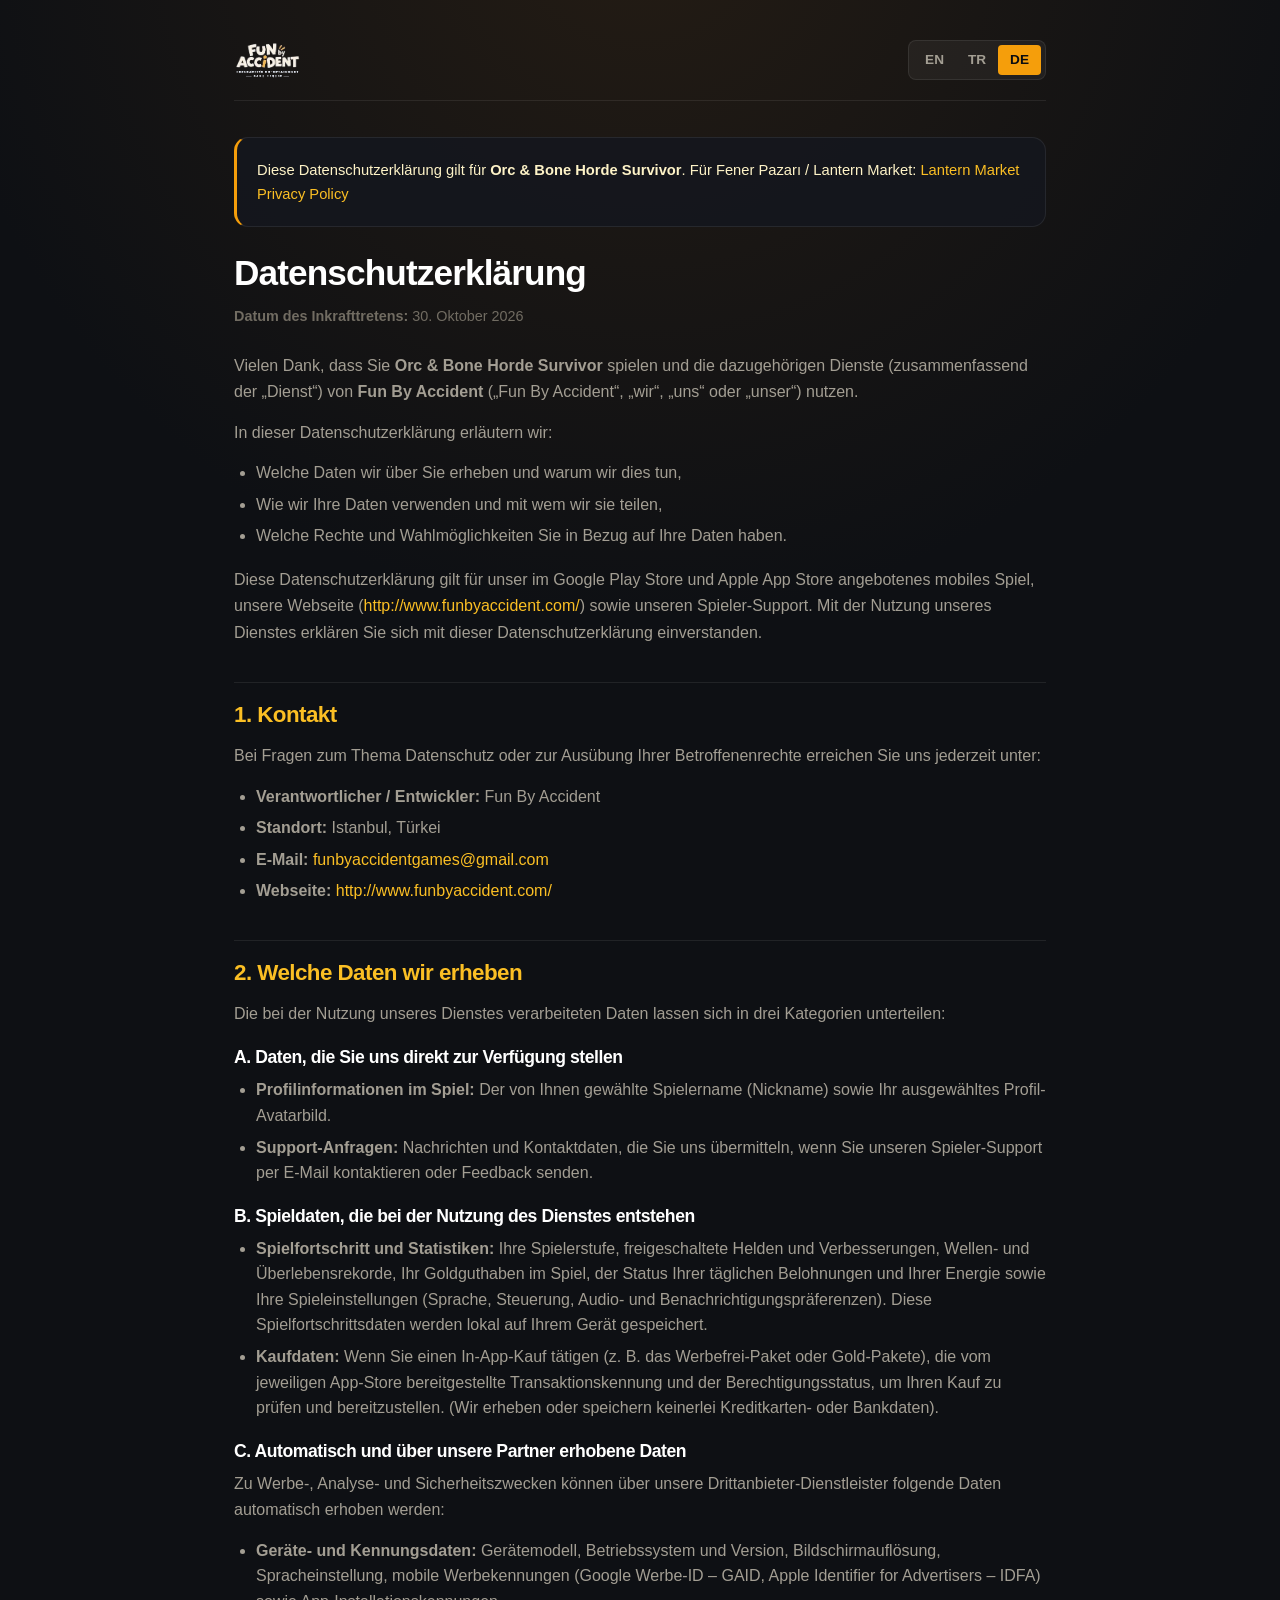
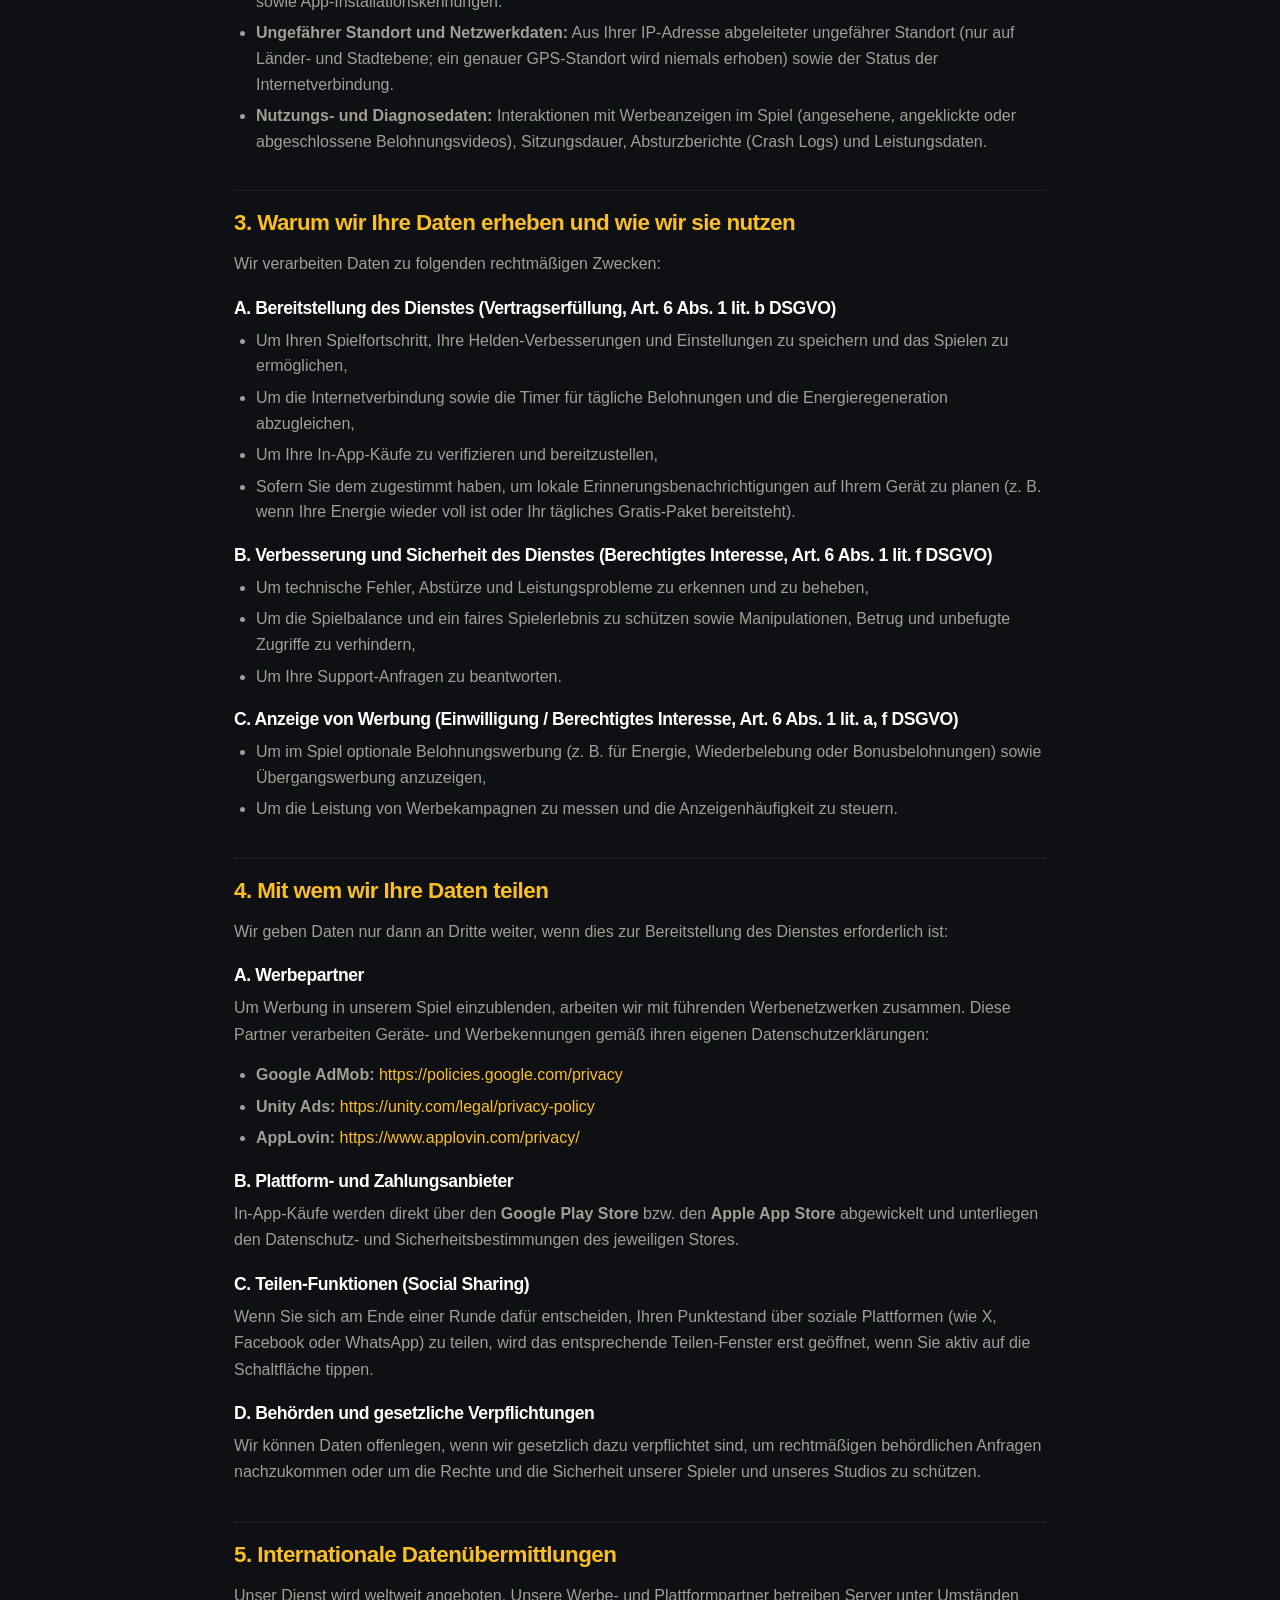
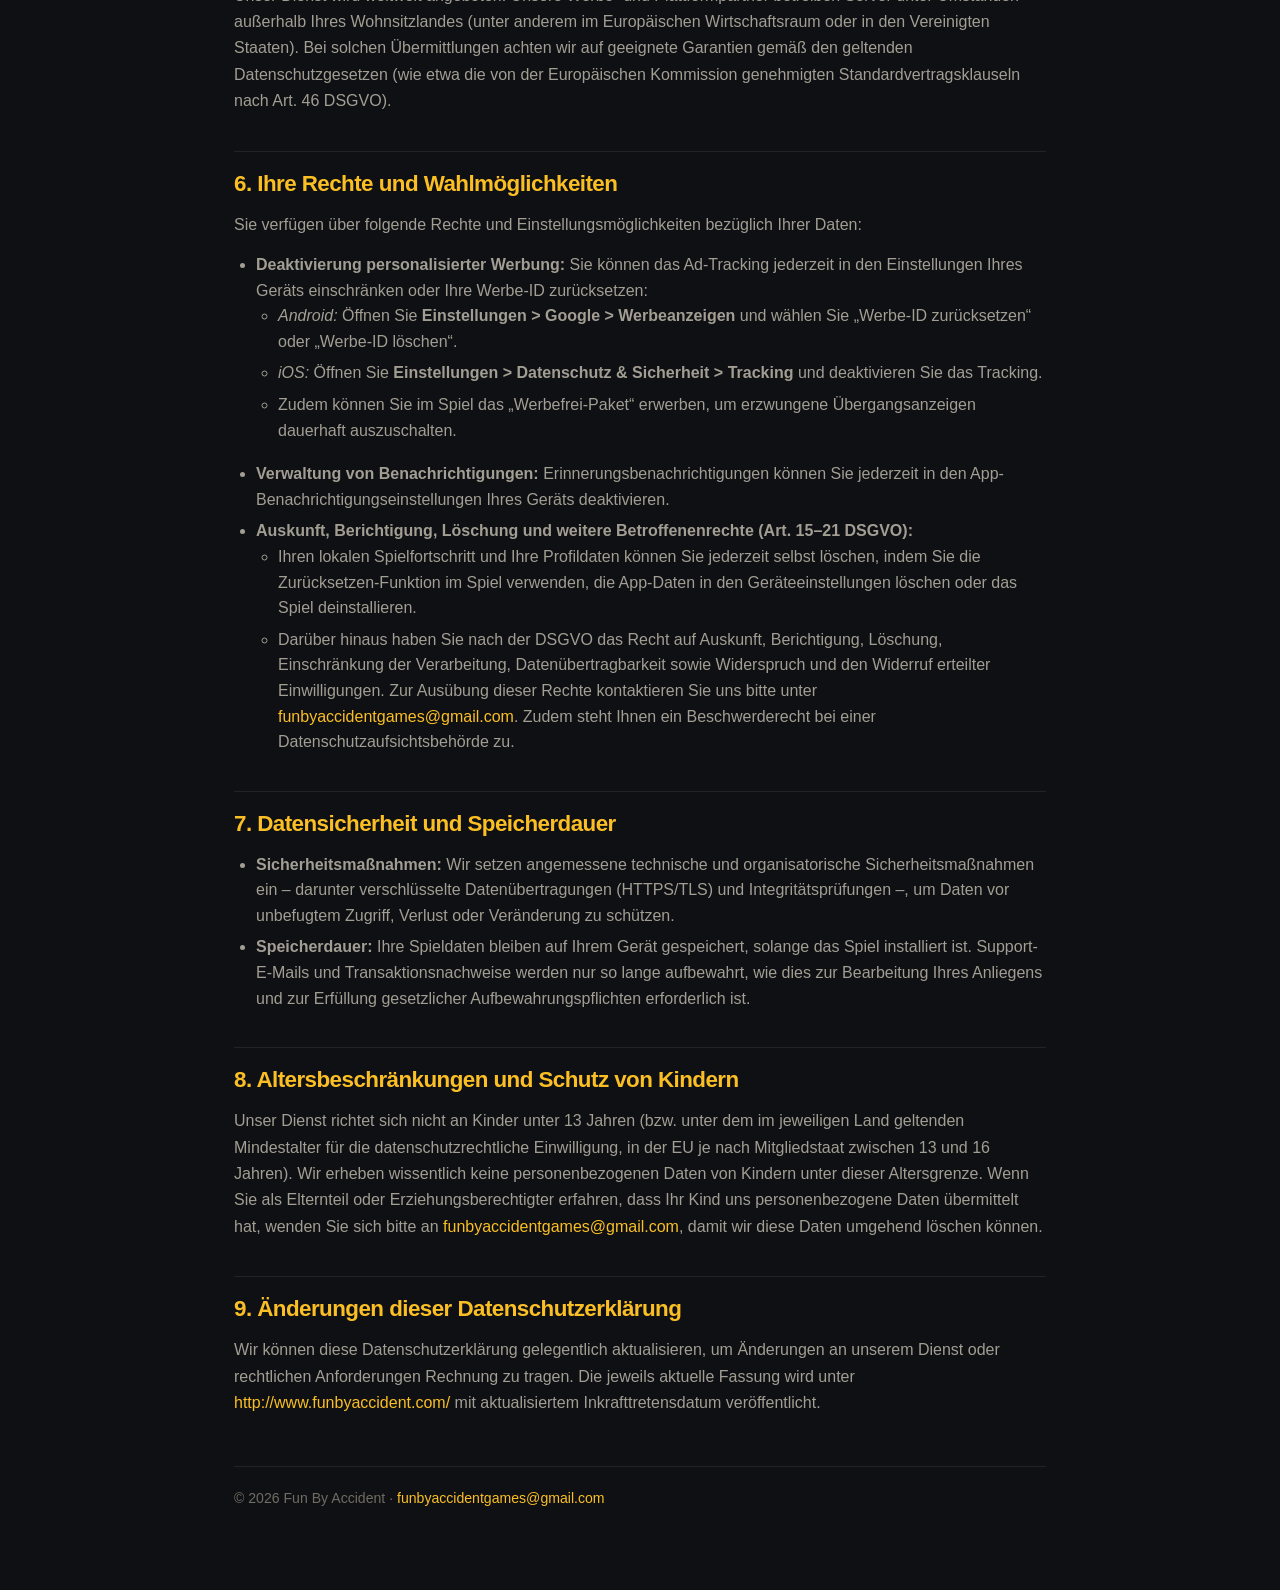
==== commit 99e32f14: "Fener Pazarı / Lantern Market gizlilik politikası ve destek sayfaları eklendi" ====
--- a/datenschutz/index.html
+++ b/datenschutz/index.html
@@ -22,6 +22,12 @@
         <a href="./" aria-current="page">DE</a>
       </nav>
     </header>
+
+    <div class="card" style="border-left: 3px solid var(--accent-amber); margin-bottom: 24px;">
+      <p style="margin: 0; color: var(--text-main); font-size: 0.92rem;">
+        Diese Datenschutzerklärung gilt für <strong>Orc &amp; Bone Horde Survivor</strong>. Für Fener Pazarı / Lantern Market: <a href="../fener-pazari/privacy-policy/">Lantern Market Privacy Policy</a>
+      </p>
+    </div>
 
     <h1>Datenschutzerklärung</h1>
     <p class="meta"><strong>Datum des Inkrafttretens:</strong> 30. Oktober 2026</p>
--- a/style.css
+++ b/style.css
@@ -1,36 +1,30 @@
 /* ==========================================================================
-   Fun By Accident - Game Studio Modern Theme
+   Fun By Accident - Concept 1: Warm Amber & Charcoal Theme
    ========================================================================== */
 
 :root {
-  --bg-main: #090b10;
-  --bg-card: rgba(16, 20, 31, 0.75);
-  --bg-card-hover: rgba(24, 30, 48, 0.9);
-  --bg-surface: #121622;
-  --bg-glass: rgba(18, 24, 38, 0.65);
+  --bg-main: #0e1014;
+  --bg-card: rgba(20, 23, 30, 0.85);
+  --bg-card-hover: rgba(28, 32, 42, 0.95);
+  --bg-surface: #141720;
   
   --border-subtle: rgba(255, 255, 255, 0.08);
-  --border-glow: rgba(139, 92, 246, 0.35);
-  --border-cyan: rgba(6, 182, 212, 0.35);
-
-  --accent-purple: #8b5cf6;
-  --accent-purple-light: #a78bfa;
-  --accent-cyan: #06b6d4;
-  --accent-cyan-light: #38bdf8;
+  --border-amber: rgba(245, 158, 11, 0.24);
+  --border-amber-glow: rgba(245, 158, 11, 0.5);
+
+  --accent-amber: #f59e0b;
+  --accent-amber-light: #fbbf24;
   --accent-orange: #f97316;
   --accent-green: #10b981;
-  --accent-yellow: #eab308;
-
-  --text-main: #f8fafc;
-  --text-muted: #94a3b8;
-  --text-dim: #64748b;
-
-  --gradient-brand: linear-gradient(135deg, #8b5cf6 0%, #06b6d4 100%);
-  --gradient-fire: linear-gradient(135deg, #f97316 0%, #ef4444 100%);
-  --gradient-dark: linear-gradient(180deg, rgba(16, 20, 31, 0.8) 0%, rgba(9, 11, 16, 0.95) 100%);
-  
-  --shadow-glow: 0 0 35px -5px rgba(139, 92, 246, 0.25);
-  --shadow-card: 0 10px 30px -10px rgba(0, 0, 0, 0.5);
+
+  --text-main: #fef3c7;
+  --text-white: #ffffff;
+  --text-muted: #a39e93;
+  --text-dim: #716c62;
+
+  --gradient-amber: linear-gradient(135deg, #f59e0b 0%, #d97706 100%);
+  --shadow-amber-glow: 0 0 35px -5px rgba(245, 158, 11, 0.22);
+  --shadow-card: 0 10px 30px -10px rgba(0, 0, 0, 0.6);
 
   --radius-sm: 8px;
   --radius-md: 14px;
@@ -55,11 +49,11 @@
 
 body {
   background-color: var(--bg-main);
-  background-image: radial-gradient(circle at 50% -20%, #1c183a 0%, #090b10 65%);
+  background-image: radial-gradient(circle at 50% -10%, #241c14 0%, #0e1014 60%);
   background-attachment: fixed;
-  color: var(--text-main);
+  color: var(--text-white);
   font-family: var(--font-sans);
-  line-height: 1.65;
+  line-height: 1.6;
   font-size: 16px;
   overflow-x: hidden;
   position: relative;
@@ -67,7 +61,7 @@
   -webkit-font-smoothing: antialiased;
 }
 
-/* Ambient Canvas & Glow Background */
+/* Ambient Elements (Warm Ember Fireflies & Subtle Glow) */
 #ambient-canvas {
   position: fixed;
   top: 0;
@@ -76,39 +70,32 @@
   height: 100vh;
   pointer-events: none;
   z-index: 0;
-  opacity: 0.6;
+  opacity: 0.55;
 }
 
 .ambient-glow {
   position: fixed;
-  width: 600px;
-  height: 600px;
+  width: 550px;
+  height: 550px;
   border-radius: 50%;
-  filter: blur(140px);
+  filter: blur(150px);
   pointer-events: none;
   z-index: 0;
-  opacity: 0.18;
+  opacity: 0.14;
 }
 
 .ambient-glow-1 {
-  top: -150px;
-  left: -100px;
-  background: var(--accent-purple);
+  top: -100px;
+  left: 15%;
+  background: var(--accent-amber);
 }
 
 .ambient-glow-2 {
-  top: 40%;
-  right: -200px;
-  background: var(--accent-cyan);
-}
-
-.ambient-glow-3 {
-  bottom: -100px;
-  left: 20%;
-  background: var(--accent-purple);
-}
-
-/* Grid overlay reminiscent of game engine viewports */
+  top: 45%;
+  right: -150px;
+  background: var(--accent-orange);
+}
+
 .grid-overlay {
   position: fixed;
   top: 0;
@@ -116,38 +103,38 @@
   width: 100vw;
   height: 100vh;
   background-image: 
-    linear-gradient(to right, rgba(255, 255, 255, 0.02) 1px, transparent 1px),
-    linear-gradient(to bottom, rgba(255, 255, 255, 0.02) 1px, transparent 1px);
-  background-size: 48px 48px;
+    linear-gradient(to right, rgba(255, 255, 255, 0.015) 1px, transparent 1px),
+    linear-gradient(to bottom, rgba(255, 255, 255, 0.015) 1px, transparent 1px);
+  background-size: 40px 40px;
   pointer-events: none;
   z-index: 0;
-  mask-image: radial-gradient(circle at 50% 50%, black 40%, transparent 90%);
-  -webkit-mask-image: radial-gradient(circle at 50% 50%, black 40%, transparent 90%);
+  mask-image: radial-gradient(circle at 50% 40%, black 40%, transparent 85%);
+  -webkit-mask-image: radial-gradient(circle at 50% 40%, black 40%, transparent 85%);
 }
 
 /* Typography & Links */
 a {
-  color: var(--accent-cyan-light);
+  color: var(--accent-amber-light);
   text-decoration: none;
   transition: all 0.2s ease;
 }
 
 a:hover {
-  color: var(--text-main);
-  text-shadow: 0 0 8px rgba(56, 189, 248, 0.4);
+  color: #fff;
+  text-shadow: 0 0 8px rgba(251, 191, 36, 0.4);
 }
 
 h1, h2, h3, h4 {
-  color: var(--text-main);
-  font-weight: 700;
-  letter-spacing: -0.02em;
+  color: var(--text-white);
+  font-weight: 800;
+  letter-spacing: -0.025em;
   line-height: 1.25;
 }
 
 /* Container */
 .container {
   width: 100%;
-  max-width: 1180px;
+  max-width: 1100px;
   margin: 0 auto;
   padding: 0 24px;
   position: relative;
@@ -155,14 +142,14 @@
 }
 
 /* ==========================================================================
-   Header & Navigation
+   Navigation
    ========================================================================== */
 .site-nav {
   position: sticky;
   top: 0;
   width: 100%;
   z-index: 100;
-  background: rgba(9, 11, 16, 0.8);
+  background: rgba(14, 16, 20, 0.88);
   backdrop-filter: blur(16px);
   -webkit-backdrop-filter: blur(16px);
   border-bottom: 1px solid var(--border-subtle);
@@ -184,21 +171,17 @@
 }
 
 .brand-logo-img {
-  height: 52px;
+  height: 48px;
   width: auto;
   display: block;
   object-fit: contain;
   transition: transform 0.25s ease, filter 0.25s ease;
-  filter: drop-shadow(0 2px 10px rgba(0, 0, 0, 0.4));
+  filter: drop-shadow(0 2px 8px rgba(0, 0, 0, 0.4));
 }
 
 .brand-link:hover .brand-logo-img {
   transform: scale(1.04);
-  filter: drop-shadow(0 0 16px rgba(245, 158, 11, 0.4));
-}
-
-.footer-logo-img {
-  height: 44px;
+  filter: drop-shadow(0 0 14px rgba(245, 158, 11, 0.4));
 }
 
 .nav-links {
@@ -218,7 +201,7 @@
 
 .nav-links a:hover,
 .nav-links a.active {
-  color: var(--text-main);
+  color: var(--text-white);
 }
 
 .nav-links a::after {
@@ -228,7 +211,7 @@
   left: 0;
   width: 0;
   height: 2px;
-  background: var(--gradient-brand);
+  background: var(--accent-amber);
   transition: width 0.25s ease;
   border-radius: 2px;
 }
@@ -249,7 +232,7 @@
   background: transparent;
   border: 1px solid var(--border-subtle);
   border-radius: var(--radius-sm);
-  color: var(--text-main);
+  color: var(--text-white);
   padding: 8px;
   cursor: pointer;
 }
@@ -261,10 +244,10 @@
   display: inline-flex;
   align-items: center;
   justify-content: center;
-  gap: 10px;
-  padding: 12px 24px;
-  font-size: 0.95rem;
-  font-weight: 600;
+  gap: 8px;
+  padding: 11px 22px;
+  font-size: 0.92rem;
+  font-weight: 700;
   border-radius: var(--radius-md);
   border: 1px solid transparent;
   cursor: pointer;
@@ -274,30 +257,30 @@
 }
 
 .btn-primary {
-  background: var(--gradient-brand);
-  color: #ffffff;
-  box-shadow: 0 4px 20px rgba(139, 92, 246, 0.35);
+  background: var(--gradient-amber);
+  color: #0b0d11;
+  box-shadow: 0 4px 18px rgba(245, 158, 11, 0.35);
 }
 
 .btn-primary:hover {
   transform: translateY(-2px);
-  box-shadow: 0 8px 30px rgba(139, 92, 246, 0.55);
-  color: #ffffff;
+  box-shadow: 0 6px 24px rgba(245, 158, 11, 0.55);
+  color: #000;
   text-shadow: none;
 }
 
 .btn-secondary {
   background: rgba(255, 255, 255, 0.05);
   border: 1px solid var(--border-subtle);
-  color: var(--text-main);
+  color: var(--text-white);
   backdrop-filter: blur(8px);
 }
 
 .btn-secondary:hover {
-  background: rgba(255, 255, 255, 0.1);
-  border-color: rgba(255, 255, 255, 0.25);
+  background: rgba(255, 255, 255, 0.09);
+  border-color: var(--border-amber);
   transform: translateY(-2px);
-  color: #ffffff;
+  color: var(--text-white);
   text-shadow: none;
 }
 
@@ -308,57 +291,50 @@
 }
 
 .btn-store {
-  background: #141824;
-  border: 1px solid rgba(255, 255, 255, 0.12);
-  color: var(--text-main);
-  padding: 10px 18px;
+  background: #161820;
+  border: 1px solid rgba(255, 255, 255, 0.1);
+  color: var(--text-white);
+  padding: 8px 16px;
   border-radius: var(--radius-md);
   display: inline-flex;
   align-items: center;
-  gap: 12px;
-  transition: all 0.25s ease;
+  gap: 8px;
+  font-size: 0.85rem;
+  font-weight: 600;
+  transition: all 0.2s ease;
 }
 
 .btn-store:hover {
-  border-color: var(--accent-cyan);
-  background: #1a2032;
-  box-shadow: 0 4px 20px rgba(6, 182, 212, 0.2);
+  border-color: var(--accent-amber);
+  background: #1e222d;
+  color: var(--accent-amber-light);
   transform: translateY(-2px);
-  color: #ffffff;
   text-shadow: none;
 }
 
+.btn-store.primary {
+  background: rgba(245, 158, 11, 0.12);
+  border-color: var(--border-amber);
+  color: var(--accent-amber-light);
+}
+
+.btn-store.primary:hover {
+  background: var(--accent-amber);
+  color: #000;
+  border-color: var(--accent-amber);
+}
+
 .btn-store svg {
-  width: 24px;
-  height: 24px;
+  width: 18px;
+  height: 18px;
   flex-shrink: 0;
-}
-
-.btn-store .btn-text-group {
-  display: flex;
-  flex-direction: column;
-  text-align: left;
-  line-height: 1.15;
-}
-
-.btn-store .btn-sub {
-  font-size: 0.7rem;
-  color: var(--text-muted);
-  text-transform: uppercase;
-  letter-spacing: 0.05em;
-}
-
-.btn-store .btn-main {
-  font-size: 0.95rem;
-  font-weight: 700;
-  color: var(--text-main);
 }
 
 /* ==========================================================================
    Hero Section
    ========================================================================== */
 .hero-section {
-  padding: 90px 0 70px;
+  padding: 70px 0 50px;
   position: relative;
   text-align: center;
 }
@@ -367,23 +343,23 @@
   display: inline-flex;
   align-items: center;
   gap: 8px;
-  padding: 6px 16px;
+  padding: 5px 16px;
   border-radius: var(--radius-full);
-  background: rgba(139, 92, 246, 0.12);
-  border: 1px solid rgba(139, 92, 246, 0.3);
-  font-size: 0.85rem;
-  font-weight: 600;
-  color: var(--accent-purple-light);
-  margin-bottom: 24px;
-  letter-spacing: 0.02em;
+  background: rgba(245, 158, 11, 0.12);
+  border: 1px solid rgba(245, 158, 11, 0.35);
+  font-size: 0.82rem;
+  font-weight: 700;
+  color: var(--accent-amber-light);
+  margin-bottom: 22px;
+  letter-spacing: 0.05em;
 }
 
 .badge-pulse-dot {
-  width: 8px;
-  height: 8px;
+  width: 7px;
+  height: 7px;
   border-radius: 50%;
-  background: var(--accent-green);
-  box-shadow: 0 0 10px var(--accent-green);
+  background: var(--accent-amber);
+  box-shadow: 0 0 8px var(--accent-amber);
   animation: pulseDot 2s infinite ease-in-out;
 }
 
@@ -393,27 +369,25 @@
 }
 
 .hero-title {
-  font-size: clamp(2.4rem, 5vw, 4.2rem);
+  font-size: clamp(2.3rem, 4.5vw, 3.8rem);
   font-weight: 800;
   line-height: 1.15;
-  margin-bottom: 24px;
-  max-width: 950px;
+  margin-bottom: 20px;
+  max-width: 900px;
   margin-left: auto;
   margin-right: auto;
   letter-spacing: -0.03em;
 }
 
-.gradient-text {
-  background: linear-gradient(135deg, #a78bfa 0%, #38bdf8 50%, #f472b6 100%);
-  -webkit-background-clip: text;
-  -webkit-text-fill-color: transparent;
+.hero-title span {
+  color: var(--accent-amber-light);
 }
 
 .hero-description {
-  font-size: clamp(1.05rem, 2vw, 1.25rem);
-  color: var(--text-muted);
-  max-width: 680px;
-  margin: 0 auto 36px;
+  font-size: clamp(1.05rem, 1.8vw, 1.2rem);
+  color: var(--text-muted);
+  max-width: 650px;
+  margin: 0 auto 32px;
   line-height: 1.6;
 }
 
@@ -421,9 +395,9 @@
   display: flex;
   align-items: center;
   justify-content: center;
-  gap: 16px;
+  gap: 14px;
   flex-wrap: wrap;
-  margin-bottom: 50px;
+  margin-bottom: 44px;
 }
 
 /* Feature stats strip */
@@ -431,14 +405,13 @@
   display: grid;
   grid-template-columns: repeat(4, 1fr);
   gap: 16px;
-  max-width: 880px;
+  max-width: 860px;
   margin: 0 auto;
-  padding: 20px 24px;
+  padding: 18px 24px;
   background: var(--bg-card);
   border: 1px solid var(--border-subtle);
   border-radius: var(--radius-lg);
   backdrop-filter: blur(12px);
-  -webkit-backdrop-filter: blur(12px);
 }
 
 .stat-item {
@@ -460,16 +433,13 @@
 }
 
 .stat-value {
-  font-size: 1.4rem;
+  font-size: 1.35rem;
   font-weight: 800;
-  color: var(--text-main);
-  display: flex;
-  align-items: center;
-  gap: 6px;
+  color: var(--text-white);
 }
 
 .stat-label {
-  font-size: 0.8rem;
+  font-size: 0.78rem;
   color: var(--text-dim);
   text-transform: uppercase;
   letter-spacing: 0.05em;
@@ -477,50 +447,48 @@
 }
 
 /* ==========================================================================
-   Section Headers
+   Games Section (Simplified & High-Impact)
    ========================================================================== */
 .section-wrapper {
-  padding: 80px 0;
+  padding: 70px 0;
   position: relative;
 }
 
 .section-header {
   text-align: center;
-  margin-bottom: 48px;
+  margin-bottom: 40px;
 }
 
 .section-tag {
   display: inline-block;
-  font-size: 0.8rem;
-  font-weight: 700;
+  font-size: 0.78rem;
+  font-weight: 800;
   text-transform: uppercase;
   letter-spacing: 0.12em;
-  color: var(--accent-cyan);
+  color: var(--accent-amber);
   margin-bottom: 8px;
 }
 
 .section-title {
-  font-size: clamp(2rem, 3.5vw, 2.75rem);
+  font-size: clamp(1.9rem, 3.2vw, 2.6rem);
   font-weight: 800;
-  margin-bottom: 12px;
+  margin-bottom: 10px;
 }
 
 .section-subtitle {
-  font-size: 1.1rem;
-  color: var(--text-muted);
-  max-width: 600px;
+  font-size: 1.05rem;
+  color: var(--text-muted);
+  max-width: 580px;
   margin: 0 auto;
 }
 
-/* ==========================================================================
-   Games Showcase Section
-   ========================================================================== */
+/* Filter Tabs */
 .filter-tabs {
   display: flex;
   align-items: center;
   justify-content: center;
   gap: 8px;
-  margin-bottom: 36px;
+  margin-bottom: 32px;
   flex-wrap: wrap;
 }
 
@@ -528,9 +496,9 @@
   background: rgba(255, 255, 255, 0.04);
   border: 1px solid var(--border-subtle);
   color: var(--text-muted);
-  padding: 8px 18px;
+  padding: 7px 18px;
   border-radius: var(--radius-full);
-  font-size: 0.9rem;
+  font-size: 0.88rem;
   font-weight: 600;
   cursor: pointer;
   transition: all 0.2s ease;
@@ -538,456 +506,299 @@
 
 .filter-tab:hover,
 .filter-tab.active {
-  background: var(--accent-purple);
-  color: #ffffff;
-  border-color: var(--accent-purple);
-  box-shadow: 0 0 15px rgba(139, 92, 246, 0.35);
-}
-
-/* Featured Game Card (Flagship) */
-.featured-game-card {
-  background: var(--bg-card);
-  border: 1px solid var(--border-subtle);
-  border-radius: var(--radius-lg);
-  overflow: hidden;
-  margin-bottom: 32px;
-  position: relative;
-  transition: transform 0.3s ease, border-color 0.3s ease, box-shadow 0.3s ease;
-  backdrop-filter: blur(12px);
-  -webkit-backdrop-filter: blur(12px);
-  display: grid;
-  grid-template-columns: 1fr 1.15fr;
-  box-shadow: var(--shadow-card);
-}
-
-.featured-game-card:hover {
-  border-color: var(--border-glow);
-  box-shadow: var(--shadow-glow), var(--shadow-card);
-  transform: translateY(-4px);
-}
-
-.game-art-side {
-  position: relative;
-  min-height: 380px;
-  background: linear-gradient(135deg, #1b1236 0%, #0d1527 100%);
-  overflow: hidden;
-  display: flex;
-  align-items: center;
-  justify-content: center;
-}
-
-.game-art-bg-pattern {
-  position: absolute;
-  inset: 0;
-  opacity: 0.25;
-  background-image: 
-    radial-gradient(circle at 20% 30%, rgba(139, 92, 246, 0.6) 0%, transparent 60%),
-    radial-gradient(circle at 80% 70%, rgba(6, 182, 212, 0.5) 0%, transparent 60%);
-}
-
-.game-art-badge-top {
-  position: absolute;
-  top: 18px;
-  left: 18px;
-  background: rgba(16, 185, 129, 0.18);
-  border: 1px solid rgba(16, 185, 129, 0.4);
-  color: #34d399;
-  font-size: 0.75rem;
+  background: var(--accent-amber);
+  color: #0b0d11;
+  border-color: var(--accent-amber);
   font-weight: 700;
-  padding: 5px 12px;
-  border-radius: var(--radius-full);
-  display: inline-flex;
-  align-items: center;
-  gap: 6px;
-  z-index: 2;
-  text-transform: uppercase;
-  letter-spacing: 0.05em;
-}
-
-.game-art-visual {
-  z-index: 1;
-  text-align: center;
-  padding: 30px;
-}
-
-.game-icon-img {
-  width: 140px;
-  height: 140px;
-  border-radius: 28px;
-  object-fit: cover;
-  box-shadow: 0 12px 32px rgba(0, 0, 0, 0.6);
-  border: 2px solid rgba(255, 255, 255, 0.18);
-  transition: transform 0.3s cubic-bezier(0.16, 1, 0.3, 1);
-  display: block;
-  margin: 0 auto 16px;
-}
-
-.featured-game-card:hover .game-icon-img {
-  transform: scale(1.05) translateY(-2px);
-}
-
-.card-theme-cozy {
-  border-color: rgba(245, 158, 11, 0.25);
-}
-
-.card-theme-cozy:hover {
-  border-color: rgba(245, 158, 11, 0.55);
-  box-shadow: 0 0 35px -5px rgba(245, 158, 11, 0.25), var(--shadow-card);
-}
-
-.game-art-cozy {
-  background: linear-gradient(135deg, #2e1a0e 0%, #111422 100%) !important;
-}
-
-.game-art-cozy-pattern {
-  position: absolute;
-  inset: 0;
-  opacity: 0.35;
-  background-image: 
-    radial-gradient(circle at 30% 30%, rgba(245, 158, 11, 0.6) 0%, transparent 60%),
-    radial-gradient(circle at 80% 80%, rgba(249, 115, 22, 0.45) 0%, transparent 60%) !important;
-}
-
-.badge-cozy {
-  background: rgba(245, 158, 11, 0.18) !important;
-  border-color: rgba(245, 158, 11, 0.4) !important;
-  color: #fbbf24 !important;
-}
-
-.game-icon-large {
-  width: 110px;
-  height: 110px;
-  margin: 0 auto 16px;
-  border-radius: 24px;
-  background: linear-gradient(135deg, #2e1065, #4c1d95);
-  border: 2px solid rgba(167, 139, 250, 0.4);
-  display: flex;
-  align-items: center;
-  justify-content: center;
-  box-shadow: 0 10px 30px rgba(76, 29, 149, 0.6);
-  font-size: 3rem;
-}
-
-.game-art-tagline {
-  font-size: 0.95rem;
-  font-weight: 600;
-  color: var(--accent-cyan-light);
-  text-transform: uppercase;
-  letter-spacing: 0.1em;
-}
-
-.game-info-side {
-  padding: 40px 36px;
-  display: flex;
-  flex-direction: column;
-  justify-content: center;
-}
-
-.game-tags {
-  display: flex;
-  flex-wrap: wrap;
-  gap: 8px;
-  margin-bottom: 16px;
-}
-
-.game-tag {
-  background: rgba(255, 255, 255, 0.05);
-  border: 1px solid var(--border-subtle);
-  color: var(--text-muted);
-  font-size: 0.75rem;
-  font-weight: 600;
-  padding: 4px 10px;
-  border-radius: var(--radius-sm);
-  text-transform: uppercase;
-  letter-spacing: 0.04em;
-}
-
-.game-title {
-  font-size: 2rem;
-  font-weight: 800;
-  margin-bottom: 12px;
-  line-height: 1.2;
-}
-
-.game-summary {
-  color: var(--text-muted);
-  font-size: 1rem;
-  line-height: 1.6;
-  margin-bottom: 24px;
-}
-
-.game-highlights-list {
-  list-style: none;
-  display: grid;
-  grid-template-columns: 1fr 1fr;
-  gap: 10px;
-  margin-bottom: 28px;
-}
-
-.game-highlights-list li {
-  display: flex;
-  align-items: center;
-  gap: 8px;
-  font-size: 0.88rem;
-  color: var(--text-main);
-}
-
-.game-highlights-list li svg {
-  color: var(--accent-cyan);
-  flex-shrink: 0;
-}
-
-.game-store-buttons {
-  display: flex;
-  align-items: center;
-  gap: 14px;
-  flex-wrap: wrap;
-}
-
-/* Secondary Games Grid */
+  box-shadow: 0 0 16px rgba(245, 158, 11, 0.3);
+}
+
+/* Games Grid */
 .games-grid {
   display: grid;
   grid-template-columns: repeat(2, 1fr);
-  gap: 24px;
-}
-
-.sub-game-card {
+  gap: 26px;
+  margin-bottom: 28px;
+}
+
+.clean-game-card {
   background: var(--bg-card);
-  border: 1px solid var(--border-subtle);
+  border: 1px solid var(--border-amber);
   border-radius: var(--radius-lg);
-  padding: 32px 28px;
-  transition: all 0.3s ease;
+  padding: 28px 24px;
+  display: flex;
+  flex-direction: column;
+  gap: 16px;
+  transition: transform 0.25s ease, border-color 0.25s ease, box-shadow 0.25s ease;
+  position: relative;
   backdrop-filter: blur(12px);
-  -webkit-backdrop-filter: blur(12px);
+}
+
+.clean-game-card:hover {
+  transform: translateY(-4px);
+  border-color: var(--border-amber-glow);
+  box-shadow: var(--shadow-amber-glow), var(--shadow-card);
+}
+
+.clean-game-card.highlight {
+  border-color: rgba(245, 158, 11, 0.4);
+}
+
+.game-card-top {
+  display: flex;
+  align-items: center;
+  gap: 18px;
+}
+
+.game-thumb {
+  width: 82px;
+  height: 82px;
+  border-radius: 18px;
+  object-fit: cover;
+  box-shadow: 0 8px 22px rgba(0, 0, 0, 0.5);
+  border: 2px solid rgba(255, 255, 255, 0.12);
+  flex-shrink: 0;
+  transition: transform 0.25s ease;
+}
+
+.clean-game-card:hover .game-thumb {
+  transform: scale(1.05);
+}
+
+.game-meta-group {
   display: flex;
   flex-direction: column;
-  position: relative;
-  overflow: hidden;
-}
-
-.sub-game-card:hover {
-  transform: translateY(-4px);
-  border-color: var(--border-glow);
-  box-shadow: 0 10px 30px -10px rgba(139, 92, 246, 0.2);
-}
-
-.sub-game-card::before {
-  content: "";
-  position: absolute;
-  top: 0;
-  left: 0;
-  right: 0;
-  height: 3px;
-  background: var(--gradient-brand);
-  opacity: 0;
-  transition: opacity 0.3s ease;
-}
-
-.sub-game-card:hover::before {
-  opacity: 1;
-}
-
-.status-badge {
-  display: inline-flex;
-  align-items: center;
-  gap: 6px;
+  gap: 4px;
+}
+
+.game-badge-row {
+  display: flex;
+  align-items: center;
+  gap: 8px;
+}
+
+.game-tag-pill {
   font-size: 0.72rem;
   font-weight: 700;
   text-transform: uppercase;
-  letter-spacing: 0.06em;
-  padding: 4px 10px;
+  color: var(--accent-amber-light);
+  letter-spacing: 0.05em;
+}
+
+.status-dot-tag {
+  display: inline-flex;
+  align-items: center;
+  gap: 5px;
+  font-size: 0.72rem;
+  font-weight: 700;
+  color: #34d399;
+  background: rgba(16, 185, 129, 0.12);
+  border: 1px solid rgba(16, 185, 129, 0.3);
+  padding: 2px 8px;
   border-radius: var(--radius-full);
-  margin-bottom: 16px;
-  align-self: flex-start;
-}
-
-.status-dev {
-  background: rgba(234, 179, 8, 0.12);
-  color: #facc15;
-  border: 1px solid rgba(234, 179, 8, 0.3);
-}
-
-.status-proto {
-  background: rgba(168, 85, 247, 0.12);
-  color: #c084fc;
-  border: 1px solid rgba(168, 85, 247, 0.3);
-}
-
-.sub-game-title {
-  font-size: 1.35rem;
+}
+
+.status-dot-tag.upcoming {
+  color: var(--accent-amber-light);
+  background: rgba(245, 158, 11, 0.12);
+  border-color: rgba(245, 158, 11, 0.3);
+}
+
+.clean-game-title {
+  font-size: 1.45rem;
+  font-weight: 800;
+  line-height: 1.2;
+}
+
+.clean-game-title span {
+  font-size: 0.92rem;
+  color: var(--text-muted);
+  font-weight: 500;
+}
+
+.clean-game-desc {
+  color: var(--text-muted);
+  font-size: 0.96rem;
+  line-height: 1.55;
+  flex-grow: 1;
+}
+
+.game-action-row {
+  display: flex;
+  align-items: center;
+  gap: 10px;
+  margin-top: 4px;
+  flex-wrap: wrap;
+}
+
+/* Secondary Labs Strip */
+.secondary-labs-grid {
+  display: grid;
+  grid-template-columns: repeat(2, 1fr);
+  gap: 20px;
+}
+
+.lab-mini-card {
+  background: rgba(20, 23, 30, 0.5);
+  border: 1px solid var(--border-subtle);
+  border-radius: var(--radius-md);
+  padding: 20px 22px;
+  display: flex;
+  flex-direction: column;
+  gap: 8px;
+  transition: all 0.2s ease;
+}
+
+.lab-mini-card:hover {
+  border-color: var(--border-amber);
+  background: var(--bg-card);
+}
+
+.lab-mini-title {
+  font-size: 1.1rem;
   font-weight: 700;
-  margin-bottom: 10px;
-}
-
-.sub-game-desc {
-  color: var(--text-muted);
-  font-size: 0.92rem;
-  line-height: 1.6;
-  margin-bottom: 20px;
-  flex-grow: 1;
-}
-
-.sub-game-footer {
-  display: flex;
-  align-items: center;
-  justify-content: space-between;
-  padding-top: 16px;
-  border-top: 1px solid var(--border-subtle);
-}
-
-.sub-game-footer span {
-  font-size: 0.8rem;
-  color: var(--text-dim);
+}
+
+.lab-mini-desc {
+  font-size: 0.88rem;
+  color: var(--text-muted);
+  line-height: 1.5;
 }
 
 /* ==========================================================================
-   About / Philosophy Section
+   About & Philosophy
    ========================================================================== */
 .about-grid {
   display: grid;
-  grid-template-columns: 1.1fr 1fr;
-  gap: 40px;
-  align-items: center;
-  margin-bottom: 50px;
+  grid-template-columns: 1.15fr 1fr;
+  gap: 36px;
+  align-items: center;
+  margin-bottom: 40px;
 }
 
 .about-text-block h3 {
-  font-size: 1.8rem;
+  font-size: 1.75rem;
+  margin-bottom: 14px;
+}
+
+.about-text-block p {
+  color: var(--text-muted);
+  font-size: 1.02rem;
+  line-height: 1.65;
   margin-bottom: 16px;
-  letter-spacing: -0.02em;
-}
-
-.about-text-block p {
-  color: var(--text-muted);
-  font-size: 1.05rem;
-  line-height: 1.7;
-  margin-bottom: 20px;
 }
 
 .quote-highlight {
-  padding: 16px 20px;
-  border-left: 3px solid var(--accent-purple);
-  background: rgba(139, 92, 246, 0.08);
+  padding: 14px 18px;
+  border-left: 3px solid var(--accent-amber);
+  background: rgba(245, 158, 11, 0.08);
   border-radius: 0 var(--radius-sm) var(--radius-sm) 0;
   font-style: italic;
   color: var(--text-main);
-  margin: 20px 0;
+  margin: 16px 0;
 }
 
 .pillars-grid {
   display: grid;
   grid-template-columns: repeat(3, 1fr);
-  gap: 20px;
+  gap: 18px;
 }
 
 .pillar-card {
   background: var(--bg-card);
   border: 1px solid var(--border-subtle);
   border-radius: var(--radius-md);
-  padding: 28px 24px;
-  transition: all 0.3s ease;
-  backdrop-filter: blur(8px);
+  padding: 24px 20px;
+  transition: all 0.25s ease;
 }
 
 .pillar-card:hover {
-  border-color: rgba(6, 182, 212, 0.4);
-  transform: translateY(-4px);
+  border-color: var(--border-amber);
+  transform: translateY(-3px);
   background: var(--bg-card-hover);
 }
 
 .pillar-icon-box {
-  width: 48px;
-  height: 48px;
+  width: 44px;
+  height: 44px;
   border-radius: 12px;
-  background: rgba(6, 182, 212, 0.12);
-  border: 1px solid rgba(6, 182, 212, 0.25);
+  background: rgba(245, 158, 11, 0.12);
+  border: 1px solid rgba(245, 158, 11, 0.3);
   display: flex;
   align-items: center;
   justify-content: center;
-  font-size: 1.4rem;
-  margin-bottom: 18px;
-  color: var(--accent-cyan);
+  font-size: 1.3rem;
+  margin-bottom: 16px;
+  color: var(--accent-amber);
 }
 
 .pillar-title {
-  font-size: 1.15rem;
+  font-size: 1.1rem;
   font-weight: 700;
-  margin-bottom: 10px;
+  margin-bottom: 8px;
 }
 
 .pillar-desc {
-  font-size: 0.9rem;
-  color: var(--text-muted);
-  line-height: 1.55;
+  font-size: 0.88rem;
+  color: var(--text-muted);
+  line-height: 1.5;
 }
 
 /* ==========================================================================
-   Contact & Community Section
+   Contact Card
    ========================================================================== */
 .contact-card {
-  background: linear-gradient(135deg, rgba(20, 26, 42, 0.9) 0%, rgba(13, 16, 26, 0.95) 100%);
-  border: 1px solid var(--border-glow);
+  background: linear-gradient(135deg, rgba(24, 27, 36, 0.95) 0%, rgba(14, 16, 22, 0.98) 100%);
+  border: 1px solid var(--border-amber);
   border-radius: var(--radius-lg);
-  padding: 60px 40px;
+  padding: 50px 36px;
   text-align: center;
   position: relative;
   overflow: hidden;
-  box-shadow: var(--shadow-glow);
-}
-
-.contact-card::before {
-  content: "";
-  position: absolute;
-  top: -100px;
-  left: 50%;
-  transform: translateX(-50%);
-  width: 300px;
-  height: 200px;
-  background: radial-gradient(circle, rgba(139, 92, 246, 0.3) 0%, transparent 70%);
-  pointer-events: none;
+  box-shadow: var(--shadow-amber-glow);
 }
 
 .contact-title {
-  font-size: clamp(1.8rem, 3vw, 2.4rem);
+  font-size: clamp(1.7rem, 2.8vw, 2.3rem);
   font-weight: 800;
-  margin-bottom: 14px;
+  margin-bottom: 12px;
 }
 
 .contact-subtitle {
   color: var(--text-muted);
-  font-size: 1.05rem;
-  max-width: 580px;
-  margin: 0 auto 32px;
+  font-size: 1rem;
+  max-width: 560px;
+  margin: 0 auto 28px;
 }
 
 .email-copy-box {
   display: inline-flex;
   align-items: center;
-  background: #090c14;
-  border: 1px solid rgba(255, 255, 255, 0.15);
+  background: #090a0f;
+  border: 1px solid rgba(255, 255, 255, 0.12);
   border-radius: var(--radius-full);
-  padding: 6px 6px 6px 20px;
+  padding: 6px 6px 6px 18px;
   max-width: 100%;
-  box-shadow: 0 4px 20px rgba(0, 0, 0, 0.4);
-  margin-bottom: 32px;
+  box-shadow: 0 4px 18px rgba(0, 0, 0, 0.4);
+  margin-bottom: 28px;
 }
 
 .email-address-text {
   font-family: var(--font-mono);
-  font-size: 0.95rem;
-  color: var(--text-main);
-  margin-right: 16px;
+  font-size: 0.92rem;
+  color: var(--text-white);
+  margin-right: 14px;
   word-break: break-all;
 }
 
 .btn-copy {
-  background: var(--accent-purple);
-  color: #ffffff;
+  background: var(--accent-amber);
+  color: #0b0d11;
   border: none;
-  padding: 8px 18px;
+  padding: 8px 16px;
   border-radius: var(--radius-full);
   font-size: 0.85rem;
-  font-weight: 600;
+  font-weight: 700;
   cursor: pointer;
   transition: all 0.2s ease;
   display: inline-flex;
@@ -996,7 +807,7 @@
 }
 
 .btn-copy:hover {
-  background: var(--accent-purple-light);
+  background: var(--accent-amber-light);
   transform: scale(1.02);
 }
 
@@ -1004,13 +815,12 @@
   display: flex;
   align-items: center;
   justify-content: center;
-  gap: 16px;
-  flex-wrap: wrap;
+  gap: 14px;
 }
 
 .social-btn {
-  width: 44px;
-  height: 44px;
+  width: 42px;
+  height: 42px;
   border-radius: 50%;
   background: rgba(255, 255, 255, 0.04);
   border: 1px solid var(--border-subtle);
@@ -1022,20 +832,19 @@
 }
 
 .social-btn:hover {
-  color: var(--text-main);
-  border-color: var(--accent-cyan);
-  background: rgba(6, 182, 212, 0.12);
-  transform: translateY(-3px);
-  box-shadow: 0 4px 15px rgba(6, 182, 212, 0.25);
+  color: #fff;
+  border-color: var(--accent-amber);
+  background: rgba(245, 158, 11, 0.14);
+  transform: translateY(-2px);
 }
 
 /* ==========================================================================
    Footer
    ========================================================================== */
 .site-footer {
-  padding: 48px 0 32px;
+  padding: 44px 0 28px;
   border-top: 1px solid var(--border-subtle);
-  background: #06070a;
+  background: #090b0e;
   position: relative;
   z-index: 1;
 }
@@ -1046,13 +855,17 @@
   justify-content: space-between;
   flex-wrap: wrap;
   gap: 20px;
-  padding-bottom: 32px;
+  padding-bottom: 28px;
   border-bottom: 1px solid rgba(255, 255, 255, 0.05);
 }
 
+.footer-logo-img {
+  height: 44px;
+}
+
 .footer-legal-links {
   display: flex;
-  gap: 24px;
+  gap: 22px;
   flex-wrap: wrap;
   list-style: none;
 }
@@ -1064,7 +877,7 @@
 }
 
 .footer-legal-links a:hover {
-  color: var(--text-main);
+  color: var(--text-white);
 }
 
 .footer-bottom {
@@ -1073,13 +886,13 @@
   justify-content: space-between;
   flex-wrap: wrap;
   gap: 12px;
-  padding-top: 24px;
-  font-size: 0.85rem;
+  padding-top: 22px;
+  font-size: 0.82rem;
   color: var(--text-dim);
 }
 
 /* ==========================================================================
-   Policy & Legal Pages Compatibility (.wrap styling)
+   Policy & Legal Pages (.wrap styling)
    ========================================================================== */
 .wrap {
   max-width: 860px;
@@ -1095,14 +908,14 @@
   align-items: center;
   justify-content: space-between;
   gap: 16px;
-  padding-bottom: 24px;
+  padding-bottom: 20px;
   border-bottom: 1px solid var(--border-subtle);
   margin-bottom: 36px;
 }
 
 header.site .brand {
   font-weight: 800;
-  color: var(--text-main);
+  color: var(--text-white);
   text-decoration: none;
   font-size: 1.25rem;
   display: inline-flex;
@@ -1128,68 +941,66 @@
 }
 
 nav.lang a[aria-current="page"] {
-  background: var(--accent-purple);
-  color: #ffffff;
+  background: var(--accent-amber);
+  color: #0b0d11;
+  font-weight: 700;
 }
 
 .wrap h1 {
-  font-size: 2.4rem;
+  font-size: 2.2rem;
   margin-bottom: 10px;
-  letter-spacing: -0.02em;
 }
 
 .wrap h2 {
-  font-size: 1.5rem;
-  margin: 40px 0 16px;
-  padding-top: 20px;
+  font-size: 1.4rem;
+  margin: 36px 0 14px;
+  padding-top: 18px;
   border-top: 1px solid var(--border-subtle);
-  color: var(--accent-cyan-light);
+  color: var(--accent-amber-light);
 }
 
 .wrap h3 {
-  font-size: 1.15rem;
-  margin: 24px 0 10px;
-  color: var(--text-main);
+  font-size: 1.1rem;
+  margin: 20px 0 8px;
+  color: var(--text-white);
 }
 
 .wrap p {
   color: var(--text-muted);
-  margin-bottom: 16px;
-  line-height: 1.7;
+  margin-bottom: 14px;
+  line-height: 1.65;
 }
 
 .wrap ul {
-  padding-left: 24px;
-  margin-bottom: 20px;
+  padding-left: 22px;
+  margin-bottom: 18px;
   color: var(--text-muted);
 }
 
 .wrap li {
-  margin-bottom: 8px;
-  line-height: 1.6;
+  margin-bottom: 6px;
 }
 
 .wrap .meta {
   color: var(--text-dim);
-  font-size: 0.95rem;
-  margin-bottom: 28px;
+  font-size: 0.9rem;
+  margin-bottom: 24px;
 }
 
 .wrap .card {
   background: var(--bg-card);
   border: 1px solid var(--border-subtle);
   border-radius: var(--radius-md);
-  padding: 24px;
-  margin: 24px 0;
-  backdrop-filter: blur(8px);
+  padding: 20px;
+  margin: 20px 0;
 }
 
 footer.site {
-  margin-top: 60px;
-  padding-top: 24px;
+  margin-top: 50px;
+  padding-top: 20px;
   border-top: 1px solid var(--border-subtle);
   color: var(--text-dim);
-  font-size: 0.9rem;
+  font-size: 0.88rem;
 }
 
 /* ==========================================================================
@@ -1199,12 +1010,12 @@
   position: fixed;
   bottom: 24px;
   right: 24px;
-  background: #181d2e;
-  border: 1px solid var(--accent-purple);
+  background: #181b24;
+  border: 1px solid var(--accent-amber);
   color: #ffffff;
   padding: 12px 20px;
   border-radius: var(--radius-md);
-  box-shadow: 0 10px 25px rgba(0, 0, 0, 0.5);
+  box-shadow: 0 10px 25px rgba(0, 0, 0, 0.6);
   font-size: 0.9rem;
   font-weight: 600;
   z-index: 1000;
@@ -1222,15 +1033,15 @@
 }
 
 /* ==========================================================================
-   Responsive Breakpoints
+   Responsive
    ========================================================================== */
 @media (max-width: 900px) {
-  .featured-game-card {
+  .games-grid {
     grid-template-columns: 1fr;
   }
-  
-  .game-art-side {
-    min-height: 260px;
+
+  .secondary-labs-grid {
+    grid-template-columns: 1fr;
   }
 
   .about-grid {
@@ -1241,13 +1052,9 @@
     grid-template-columns: 1fr;
   }
 
-  .games-grid {
-    grid-template-columns: 1fr;
-  }
-
   .stats-strip {
     grid-template-columns: repeat(2, 1fr);
-    gap: 20px 16px;
+    gap: 18px 14px;
   }
 
   .stat-item:nth-child(2)::after {
@@ -1266,9 +1073,8 @@
     top: 72px;
     left: 0;
     right: 0;
-    background: rgba(9, 11, 16, 0.98);
+    background: rgba(14, 16, 20, 0.98);
     backdrop-filter: blur(20px);
-    -webkit-backdrop-filter: blur(20px);
     border-bottom: 1px solid var(--border-subtle);
     flex-direction: column;
     padding: 24px;
@@ -1287,7 +1093,7 @@
   }
 
   .hero-section {
-    padding: 48px 0 36px;
+    padding: 44px 0 32px;
   }
 
   .hero-title {
@@ -1296,16 +1102,12 @@
   }
 
   .badge-pill {
-    font-size: 0.75rem;
-    padding: 6px 12px;
-  }
-
-  .game-info-side {
-    padding: 28px 18px;
-  }
-
-  .game-highlights-list {
-    grid-template-columns: 1fr;
+    font-size: 0.74rem;
+    padding: 5px 12px;
+  }
+
+  .clean-game-card {
+    padding: 22px 18px;
   }
 
   .contact-card {
@@ -1315,20 +1117,19 @@
   .email-copy-box {
     flex-direction: column;
     border-radius: var(--radius-md);
-    padding: 14px;
-    gap: 12px;
+    padding: 12px;
+    gap: 10px;
     width: 100%;
   }
 
   .email-address-text {
     margin-right: 0;
-    font-size: 0.88rem;
+    font-size: 0.85rem;
   }
 
   .btn-copy {
     width: 100%;
     justify-content: center;
-    padding: 10px;
   }
 
   .footer-top {
@@ -1360,26 +1161,28 @@
     width: 100%;
   }
 
-  .game-store-buttons {
+  .game-card-top {
+    flex-direction: column;
+    align-items: flex-start;
+    gap: 12px;
+  }
+
+  .game-action-row {
     flex-direction: column;
     width: 100%;
   }
 
-  .game-store-buttons .btn-store {
+  .game-action-row .btn-store {
     width: 100%;
     justify-content: center;
   }
 
   .stats-strip {
     grid-template-columns: 1fr 1fr;
-    padding: 16px 12px;
+    padding: 14px 10px;
   }
 
   .stat-value {
     font-size: 1.2rem;
   }
-
-  .brand-text {
-    font-size: 1.05rem;
-  }
-}
+}
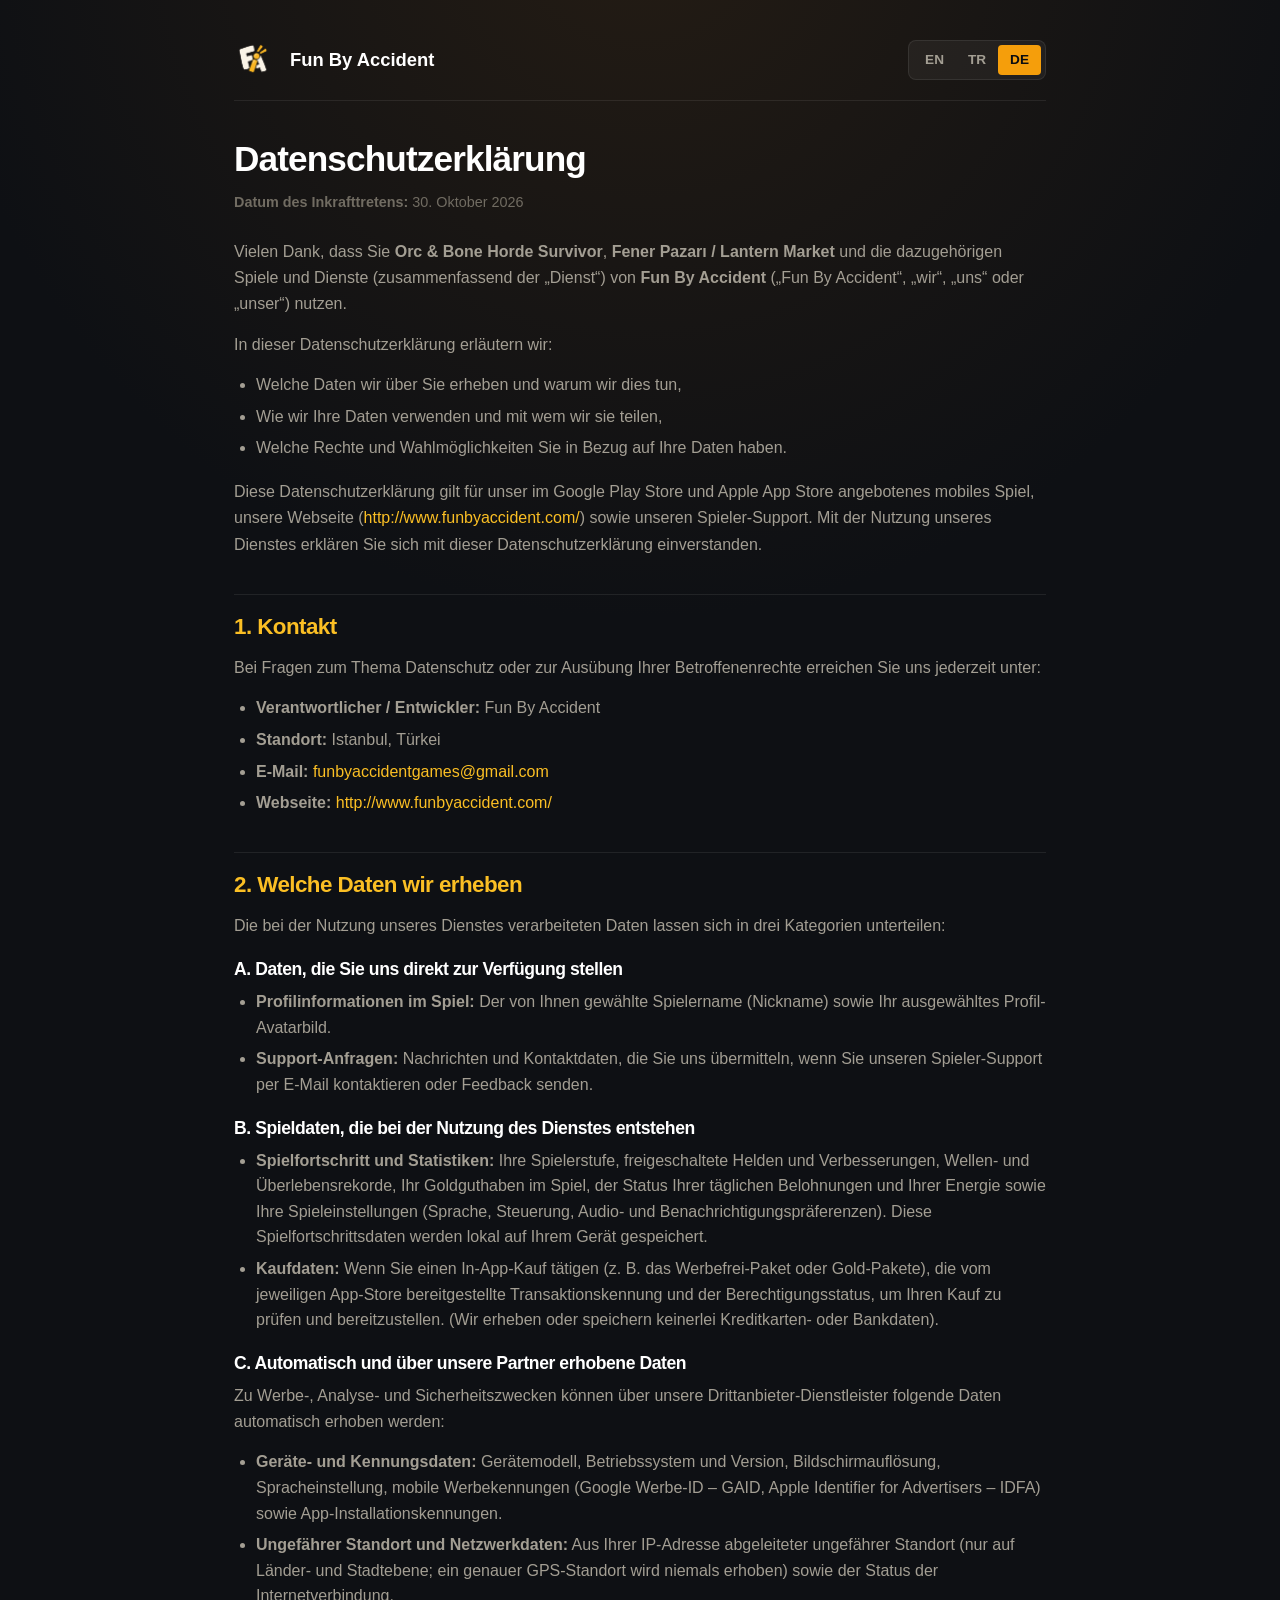
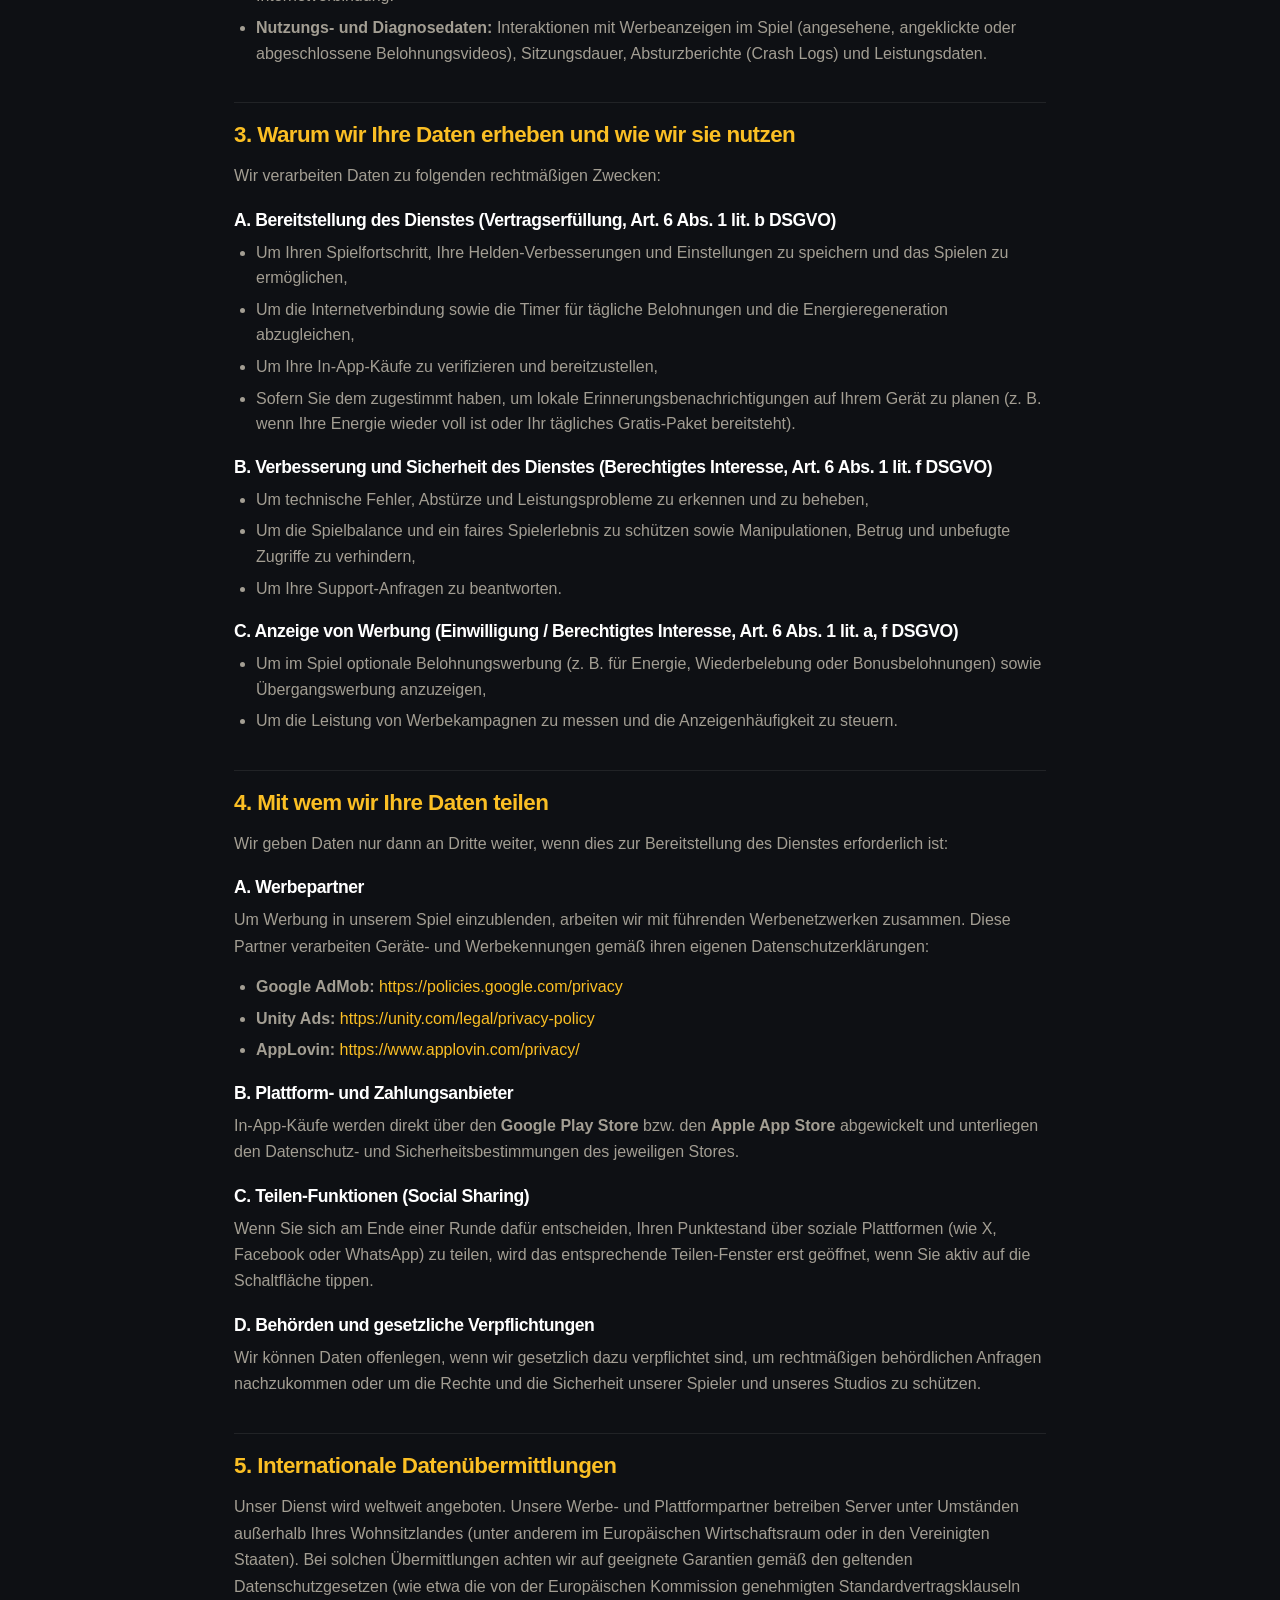
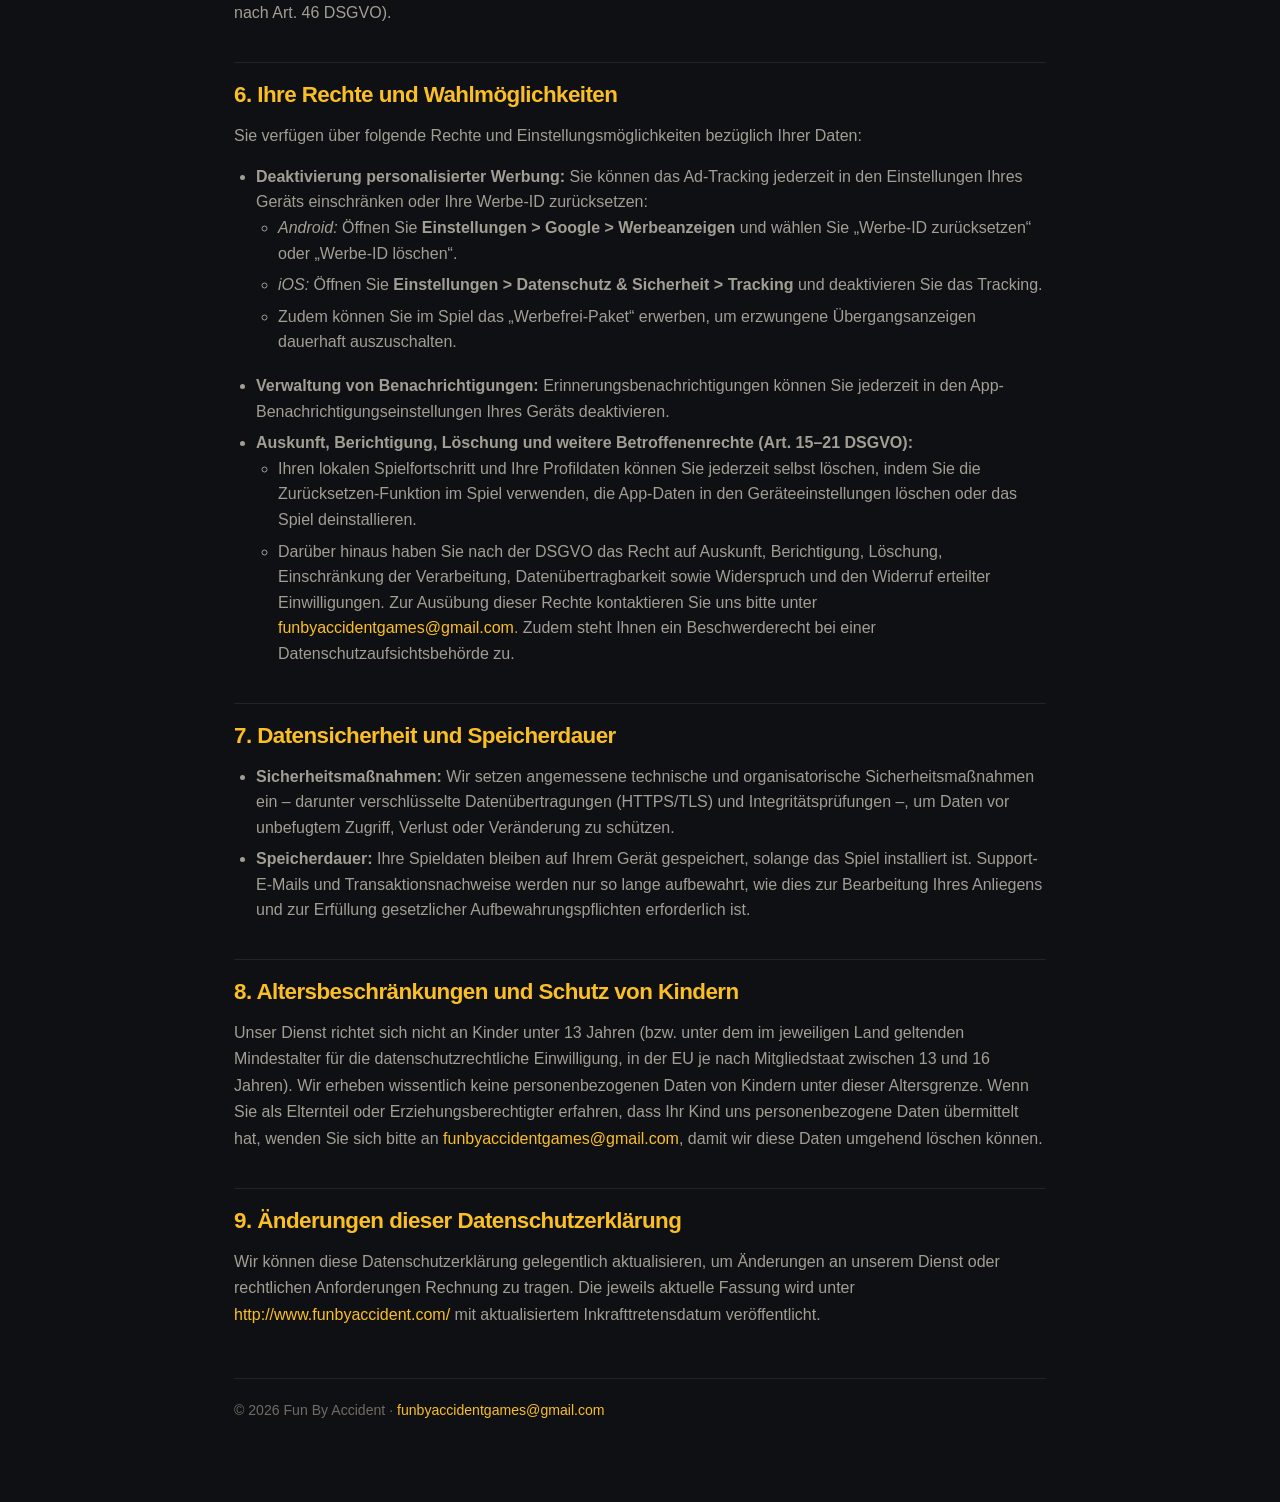
==== commit 29f573f5: "Yeni stüdyo banner'ı ve FA logo mark'ı uygulandı, TikTok & Instagram eklendi, stüdyoyu tanı kaldırıl" ====
--- a/datenschutz/index.html
+++ b/datenschutz/index.html
@@ -14,7 +14,8 @@
   <div class="wrap">
     <header class="site">
       <a class="brand" href="../">
-        <img src="../assets/logo.png" alt="Fun By Accident" style="height: 38px; width: auto; vertical-align: middle;">
+        <img src="../assets/logo.png" alt="Fun By Accident" style="height: 38px; width: 38px; vertical-align: middle; object-fit: contain;">
+        <span style="font-weight:800; font-size:1.15rem; color:#fff; margin-left:10px;">Fun By Accident</span>
       </a>
       <nav class="lang">
         <a href="../privacy-policy/">EN</a>
@@ -23,16 +24,10 @@
       </nav>
     </header>
 
-    <div class="card" style="border-left: 3px solid var(--accent-amber); margin-bottom: 24px;">
-      <p style="margin: 0; color: var(--text-main); font-size: 0.92rem;">
-        Diese Datenschutzerklärung gilt für <strong>Orc &amp; Bone Horde Survivor</strong>. Für Fener Pazarı / Lantern Market: <a href="../fener-pazari/privacy-policy/">Lantern Market Privacy Policy</a>
-      </p>
-    </div>
-
     <h1>Datenschutzerklärung</h1>
     <p class="meta"><strong>Datum des Inkrafttretens:</strong> 30. Oktober 2026</p>
 
-    <p>Vielen Dank, dass Sie <strong>Orc &amp; Bone Horde Survivor</strong> spielen und die dazugehörigen Dienste (zusammenfassend der „Dienst“) von <strong>Fun By Accident</strong> („Fun By Accident“, „wir“, „uns“ oder „unser“) nutzen.</p>
+    <p>Vielen Dank, dass Sie <strong>Orc &amp; Bone Horde Survivor</strong>, <strong>Fener Pazarı / Lantern Market</strong> und die dazugehörigen Spiele und Dienste (zusammenfassend der „Dienst“) von <strong>Fun By Accident</strong> („Fun By Accident“, „wir“, „uns“ oder „unser“) nutzen.</p>
     <p>In dieser Datenschutzerklärung erläutern wir:</p>
     <ul>
       <li>Welche Daten wir über Sie erheben und warum wir dies tun,</li>
--- a/style.css
+++ b/style.css
@@ -171,17 +171,29 @@
 }
 
 .brand-logo-img {
-  height: 48px;
-  width: auto;
+  height: 44px;
+  width: 44px;
   display: block;
   object-fit: contain;
   transition: transform 0.25s ease, filter 0.25s ease;
   filter: drop-shadow(0 2px 8px rgba(0, 0, 0, 0.4));
 }
 
+.brand-name-text {
+  font-size: 1.15rem;
+  font-weight: 800;
+  letter-spacing: -0.025em;
+  color: var(--text-white);
+  transition: color 0.2s ease;
+}
+
 .brand-link:hover .brand-logo-img {
-  transform: scale(1.04);
-  filter: drop-shadow(0 0 14px rgba(245, 158, 11, 0.4));
+  transform: scale(1.06) rotate(-2deg);
+  filter: drop-shadow(0 0 16px rgba(245, 158, 11, 0.5));
+}
+
+.brand-link:hover .brand-name-text {
+  color: var(--accent-amber-light);
 }
 
 .nav-links {
@@ -366,6 +378,42 @@
 @keyframes pulseDot {
   0%, 100% { opacity: 1; transform: scale(1); }
   50% { opacity: 0.4; transform: scale(0.8); }
+}
+
+/* Accessibility Utility */
+.sr-only {
+  position: absolute;
+  width: 1px;
+  height: 1px;
+  padding: 0;
+  margin: -1px;
+  overflow: hidden;
+  clip: rect(0, 0, 0, 0);
+  white-space: nowrap;
+  border: 0;
+}
+
+.hero-banner-box {
+  max-width: 660px;
+  margin: 10px auto 36px;
+  display: flex;
+  justify-content: center;
+  align-items: center;
+  padding: 0 16px;
+}
+
+.hero-banner-img {
+  width: 100%;
+  max-width: 660px;
+  height: auto;
+  display: block;
+  filter: drop-shadow(0 14px 38px rgba(0, 0, 0, 0.75)) drop-shadow(0 0 50px rgba(245, 158, 11, 0.2));
+  transition: transform 0.3s ease, filter 0.3s ease;
+}
+
+.hero-banner-img:hover {
+  transform: translateY(-2px) scale(1.01);
+  filter: drop-shadow(0 18px 44px rgba(0, 0, 0, 0.8)) drop-shadow(0 0 60px rgba(245, 158, 11, 0.28));
 }
 
 .hero-title {
@@ -861,6 +909,8 @@
 
 .footer-logo-img {
   height: 44px;
+  width: 44px;
+  object-fit: contain;
 }
 
 .footer-legal-links {
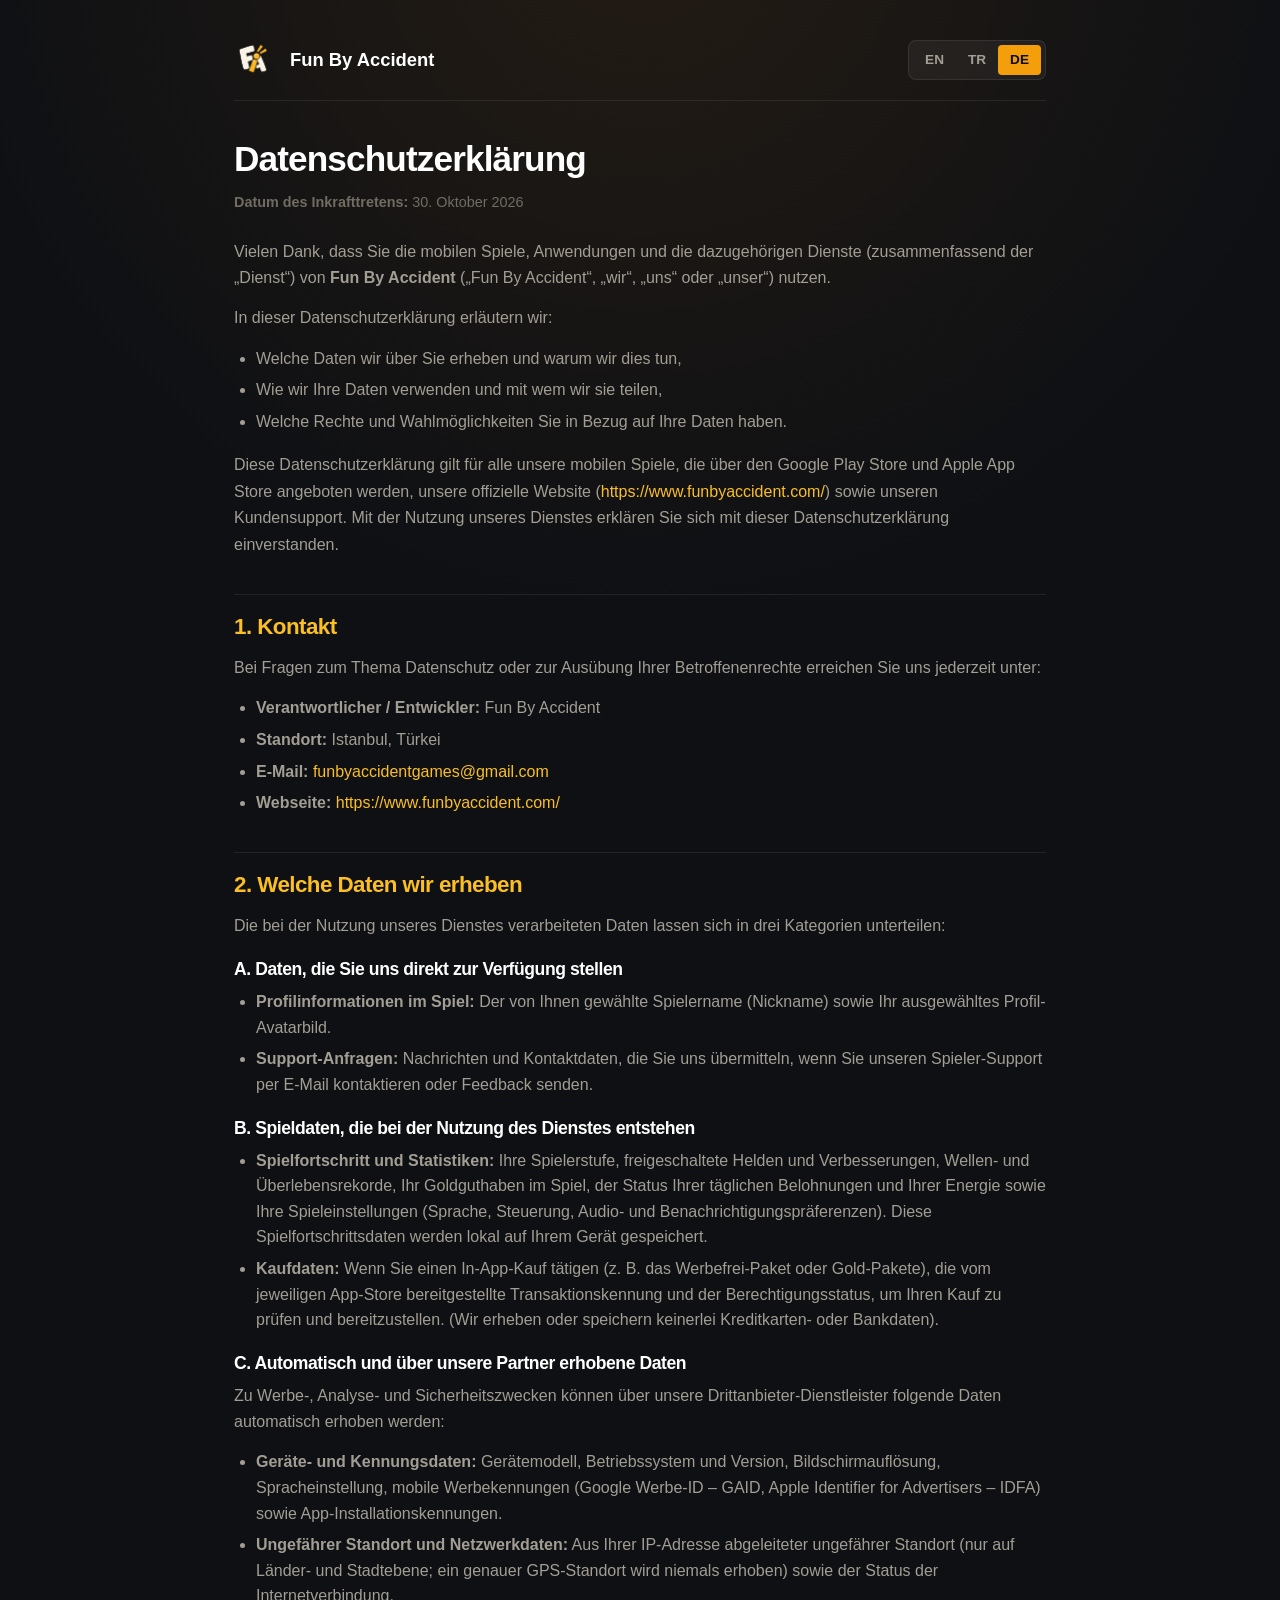
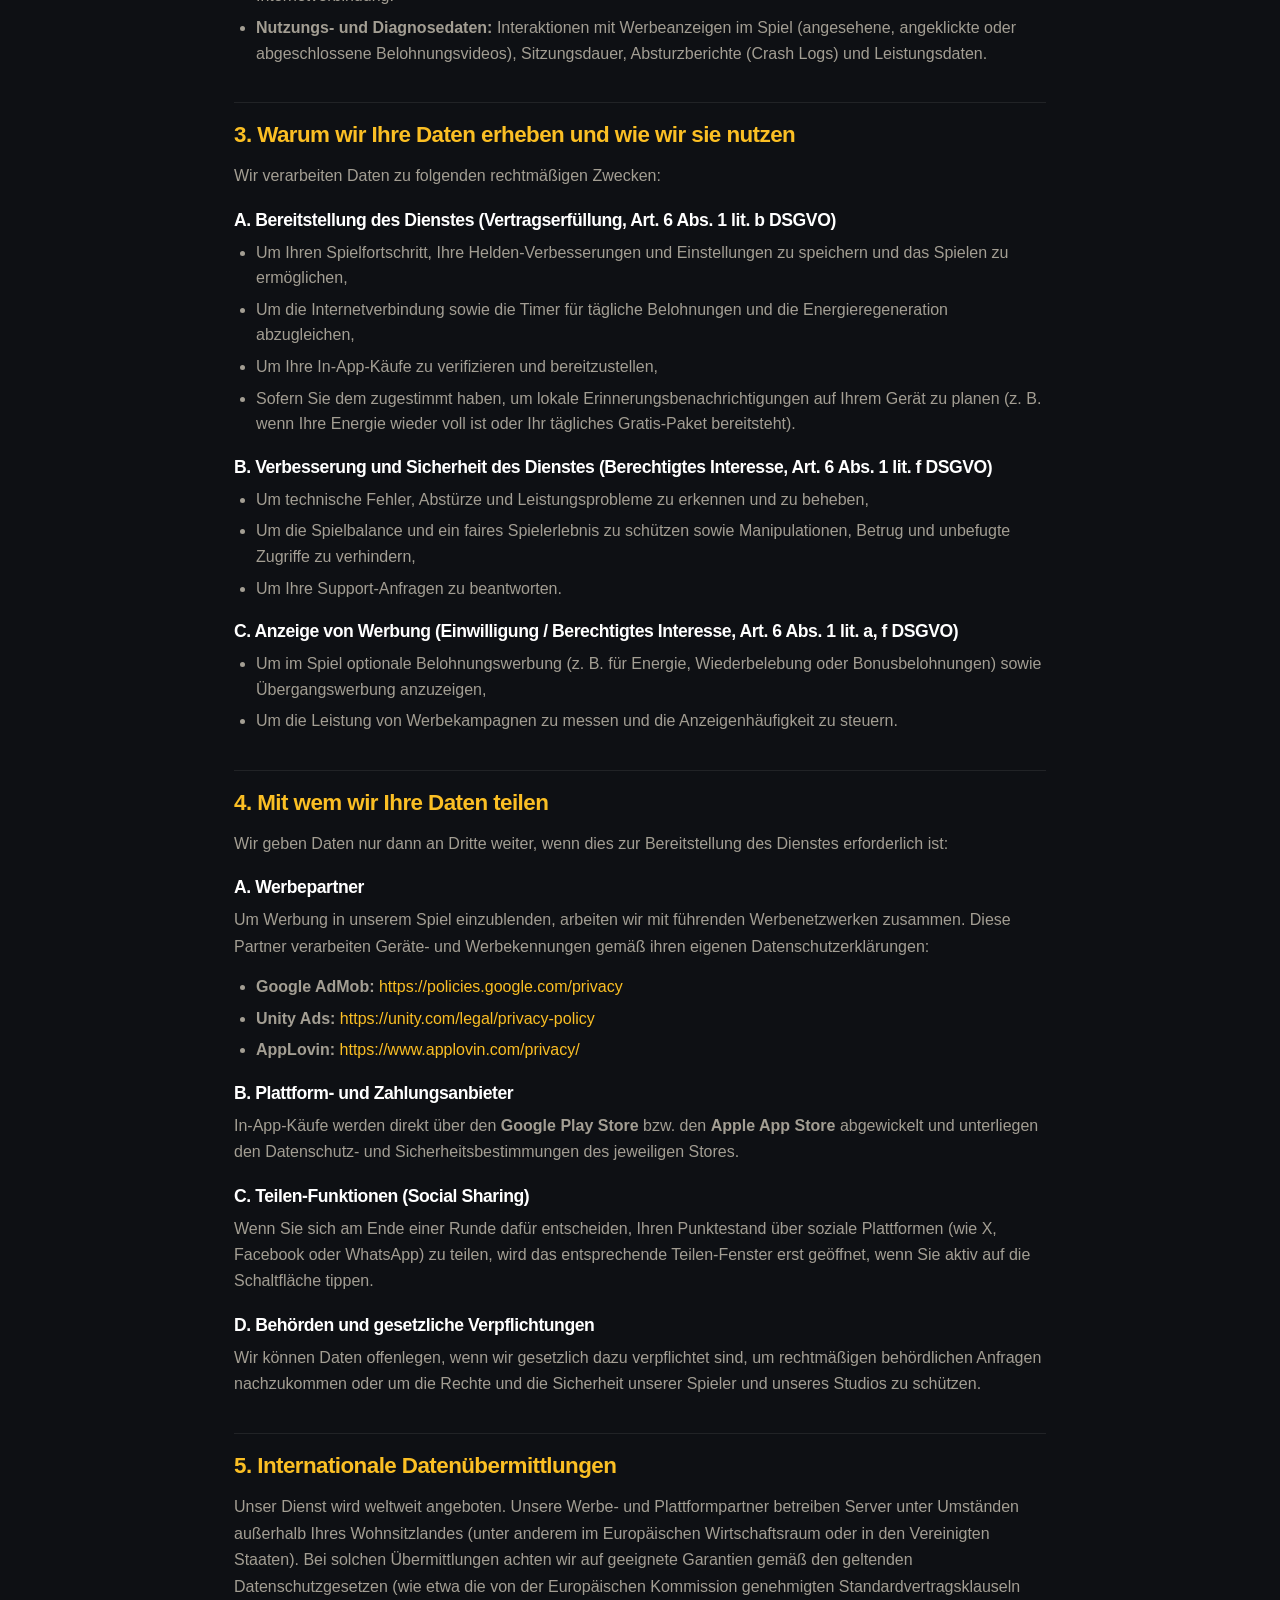
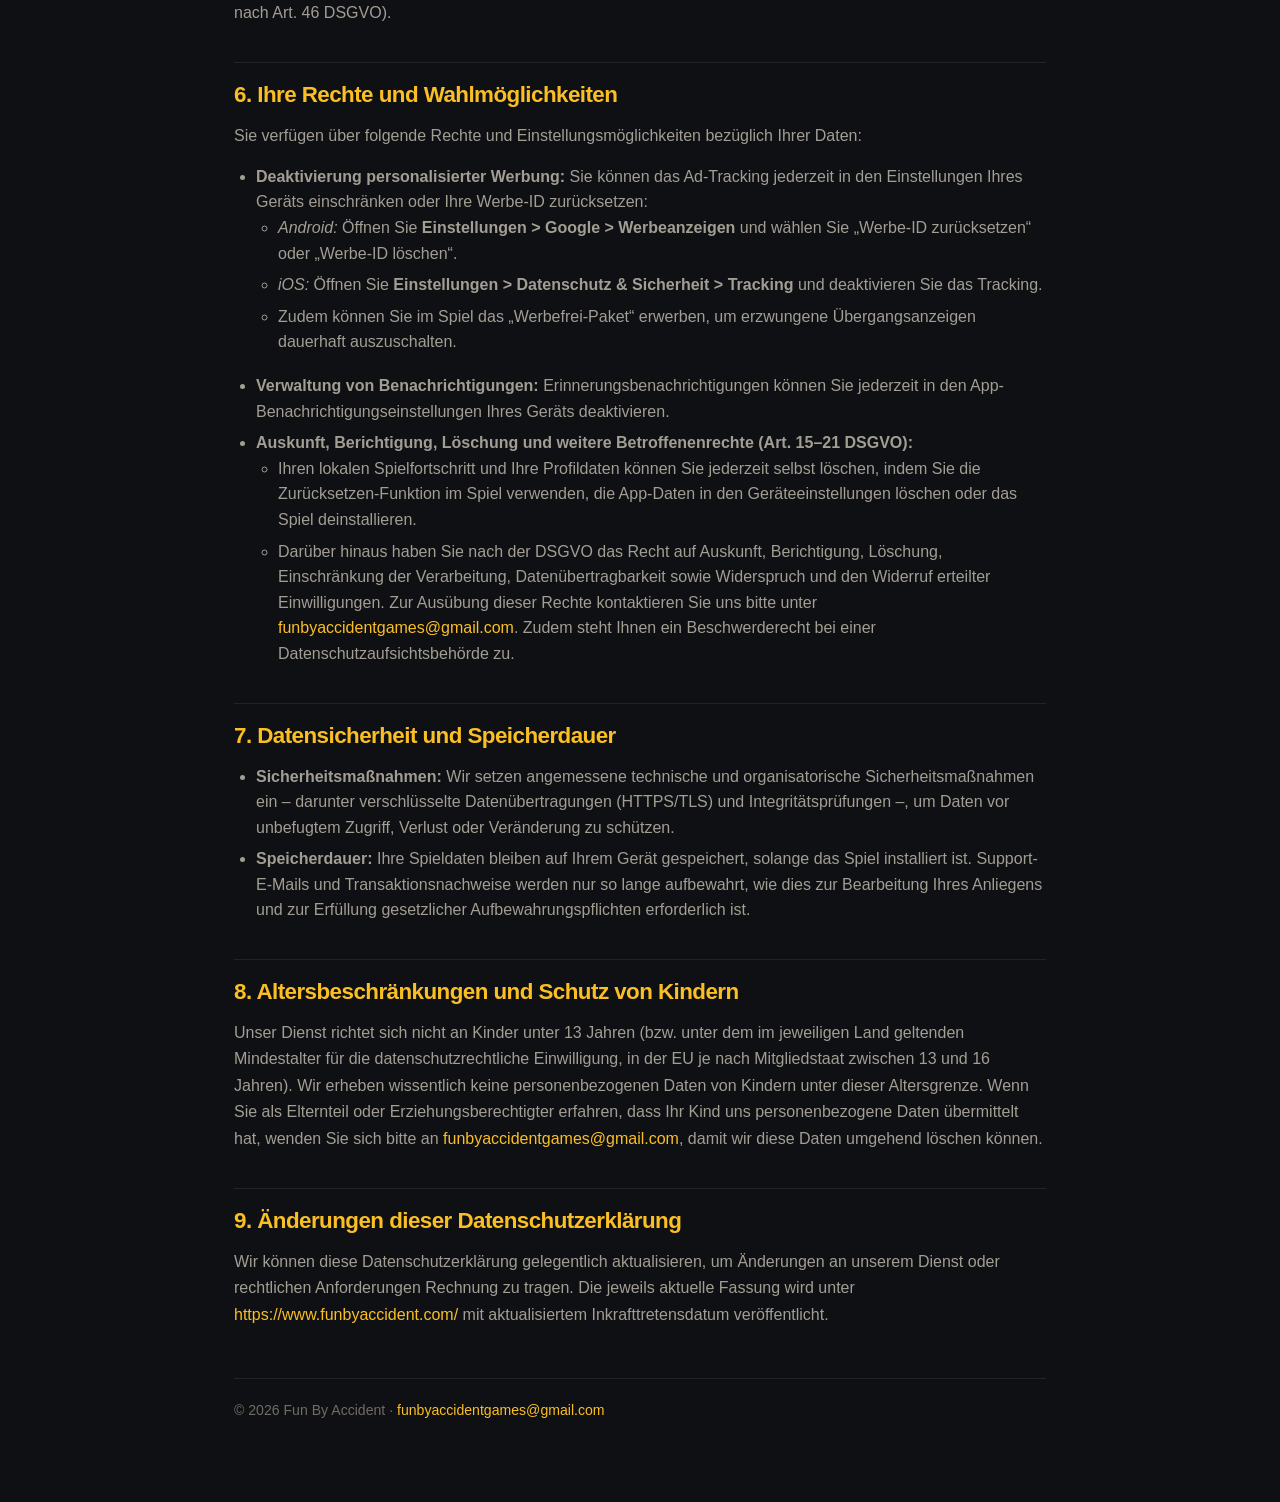
==== commit db64b056: "Gizlilik politikası genel stüdyo politikasına dönüştürüldü, tekil oyun isimleri kaldırıldı" ====
--- a/datenschutz/index.html
+++ b/datenschutz/index.html
@@ -4,7 +4,7 @@
   <meta charset="utf-8">
   <meta name="viewport" content="width=device-width, initial-scale=1">
   <title>Datenschutzerklärung – Fun By Accident</title>
-  <meta name="description" content="Datenschutzerklärung für Orc &amp; Bone Horde Survivor von Fun By Accident.">
+  <meta name="description" content="Fun By Accident – Datenschutzerklärung für Spiele und Dienste.">
   <link rel="icon" type="image/png" href="../assets/favicon.png">
   <link rel="stylesheet" href="../style.css">
   <link rel="alternate" hreflang="en" href="../privacy-policy/">
@@ -27,14 +27,14 @@
     <h1>Datenschutzerklärung</h1>
     <p class="meta"><strong>Datum des Inkrafttretens:</strong> 30. Oktober 2026</p>
 
-    <p>Vielen Dank, dass Sie <strong>Orc &amp; Bone Horde Survivor</strong>, <strong>Fener Pazarı / Lantern Market</strong> und die dazugehörigen Spiele und Dienste (zusammenfassend der „Dienst“) von <strong>Fun By Accident</strong> („Fun By Accident“, „wir“, „uns“ oder „unser“) nutzen.</p>
+    <p>Vielen Dank, dass Sie die mobilen Spiele, Anwendungen und die dazugehörigen Dienste (zusammenfassend der „Dienst“) von <strong>Fun By Accident</strong> („Fun By Accident“, „wir“, „uns“ oder „unser“) nutzen.</p>
     <p>In dieser Datenschutzerklärung erläutern wir:</p>
     <ul>
       <li>Welche Daten wir über Sie erheben und warum wir dies tun,</li>
       <li>Wie wir Ihre Daten verwenden und mit wem wir sie teilen,</li>
       <li>Welche Rechte und Wahlmöglichkeiten Sie in Bezug auf Ihre Daten haben.</li>
     </ul>
-    <p>Diese Datenschutzerklärung gilt für unser im Google Play Store und Apple App Store angebotenes mobiles Spiel, unsere Webseite (<a href="http://www.funbyaccident.com/">http://www.funbyaccident.com/</a>) sowie unseren Spieler-Support. Mit der Nutzung unseres Dienstes erklären Sie sich mit dieser Datenschutzerklärung einverstanden.</p>
+    <p>Diese Datenschutzerklärung gilt für alle unsere mobilen Spiele, die über den Google Play Store und Apple App Store angeboten werden, unsere offizielle Website (<a href="https://www.funbyaccident.com/">https://www.funbyaccident.com/</a>) sowie unseren Kundensupport. Mit der Nutzung unseres Dienstes erklären Sie sich mit dieser Datenschutzerklärung einverstanden.</p>
 
     <h2>1. Kontakt</h2>
     <p>Bei Fragen zum Thema Datenschutz oder zur Ausübung Ihrer Betroffenenrechte erreichen Sie uns jederzeit unter:</p>
@@ -42,7 +42,7 @@
       <li><strong>Verantwortlicher / Entwickler:</strong> Fun By Accident</li>
       <li><strong>Standort:</strong> Istanbul, Türkei</li>
       <li><strong>E-Mail:</strong> <a href="mailto:funbyaccidentgames@gmail.com">funbyaccidentgames@gmail.com</a></li>
-      <li><strong>Webseite:</strong> <a href="http://www.funbyaccident.com/">http://www.funbyaccident.com/</a></li>
+      <li><strong>Webseite:</strong> <a href="https://www.funbyaccident.com/">https://www.funbyaccident.com/</a></li>
     </ul>
 
     <h2>2. Welche Daten wir erheben</h2>
@@ -144,7 +144,7 @@
     <p>Unser Dienst richtet sich nicht an Kinder unter 13 Jahren (bzw. unter dem im jeweiligen Land geltenden Mindestalter für die datenschutzrechtliche Einwilligung, in der EU je nach Mitgliedstaat zwischen 13 und 16 Jahren). Wir erheben wissentlich keine personenbezogenen Daten von Kindern unter dieser Altersgrenze. Wenn Sie als Elternteil oder Erziehungsberechtigter erfahren, dass Ihr Kind uns personenbezogene Daten übermittelt hat, wenden Sie sich bitte an <a href="mailto:funbyaccidentgames@gmail.com">funbyaccidentgames@gmail.com</a>, damit wir diese Daten umgehend löschen können.</p>
 
     <h2>9. Änderungen dieser Datenschutzerklärung</h2>
-    <p>Wir können diese Datenschutzerklärung gelegentlich aktualisieren, um Änderungen an unserem Dienst oder rechtlichen Anforderungen Rechnung zu tragen. Die jeweils aktuelle Fassung wird unter <a href="http://www.funbyaccident.com/">http://www.funbyaccident.com/</a> mit aktualisiertem Inkrafttretensdatum veröffentlicht.</p>
+    <p>Wir können diese Datenschutzerklärung gelegentlich aktualisieren, um Änderungen an unserem Dienst oder rechtlichen Anforderungen Rechnung zu tragen. Die jeweils aktuelle Fassung wird unter <a href="https://www.funbyaccident.com/">https://www.funbyaccident.com/</a> mit aktualisiertem Inkrafttretensdatum veröffentlicht.</p>
 
     <footer class="site">© 2026 Fun By Accident · <a href="mailto:funbyaccidentgames@gmail.com">funbyaccidentgames@gmail.com</a></footer>
   </div>
